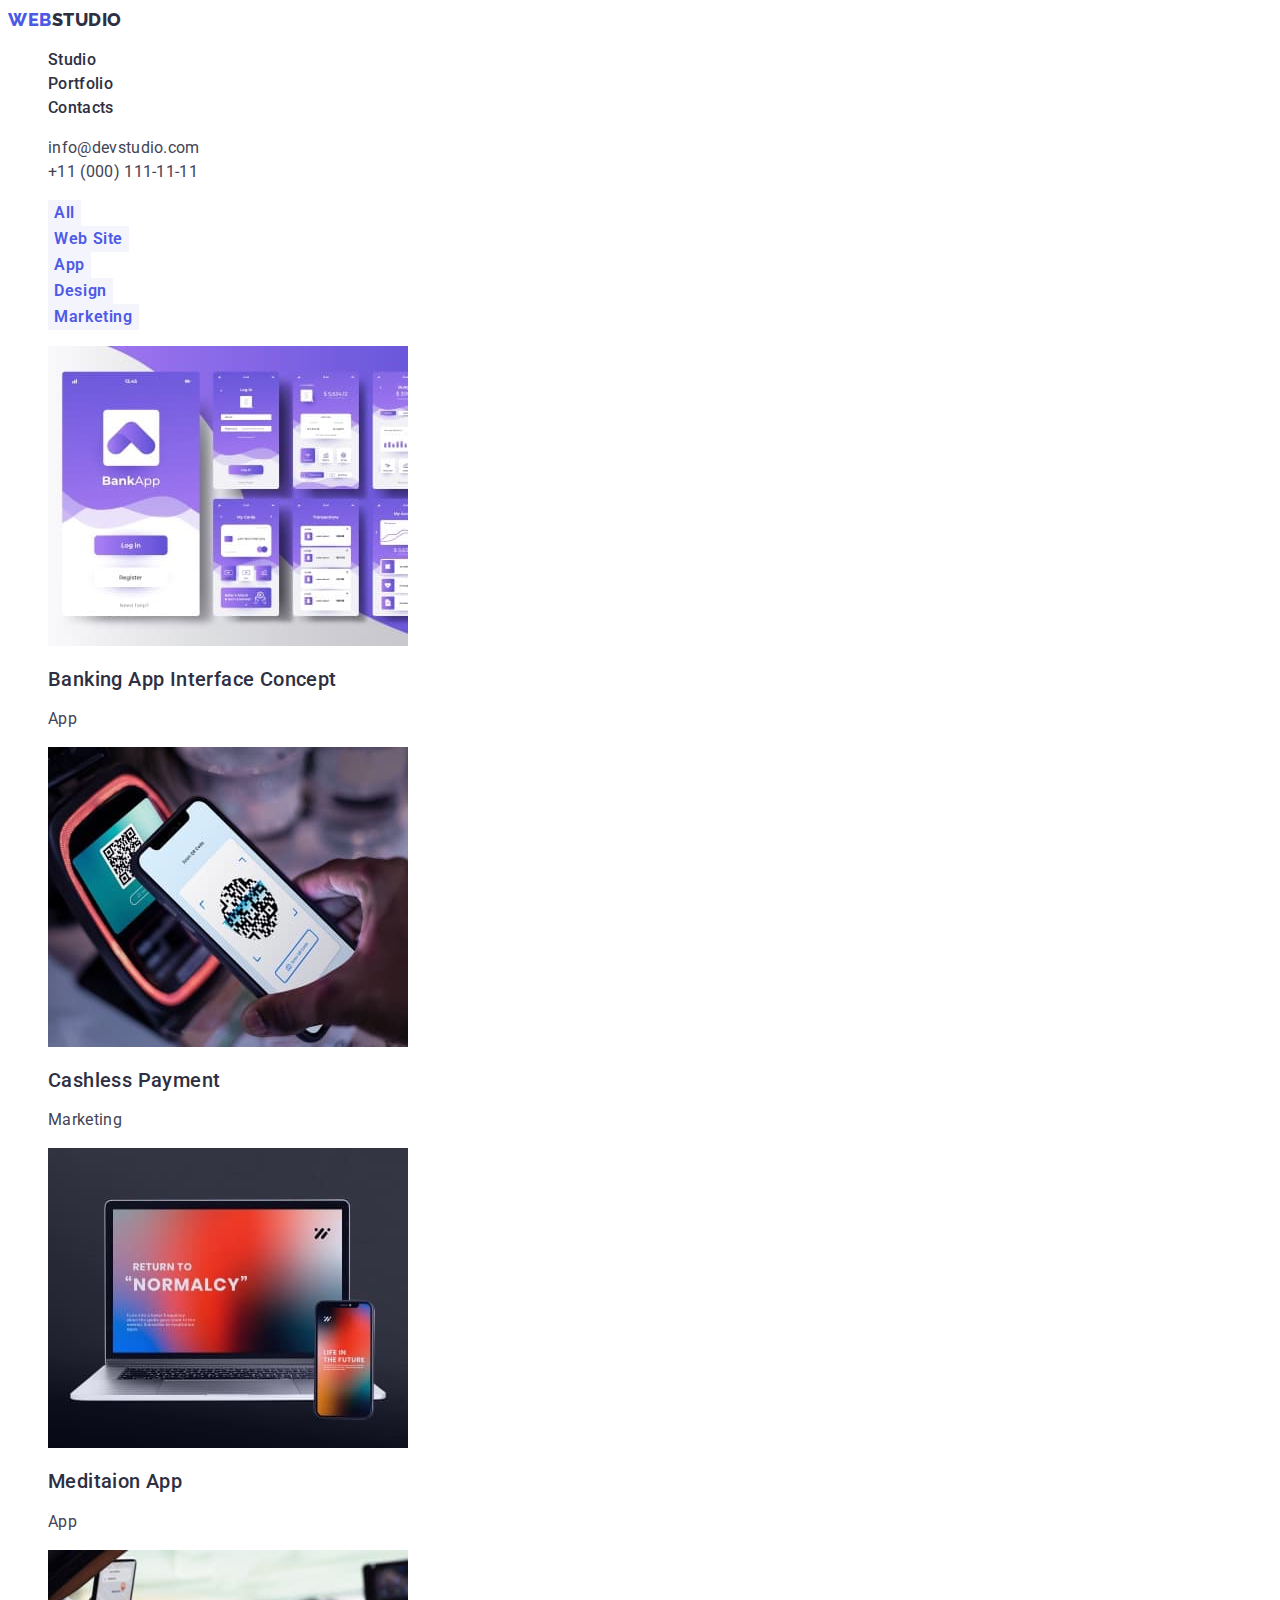
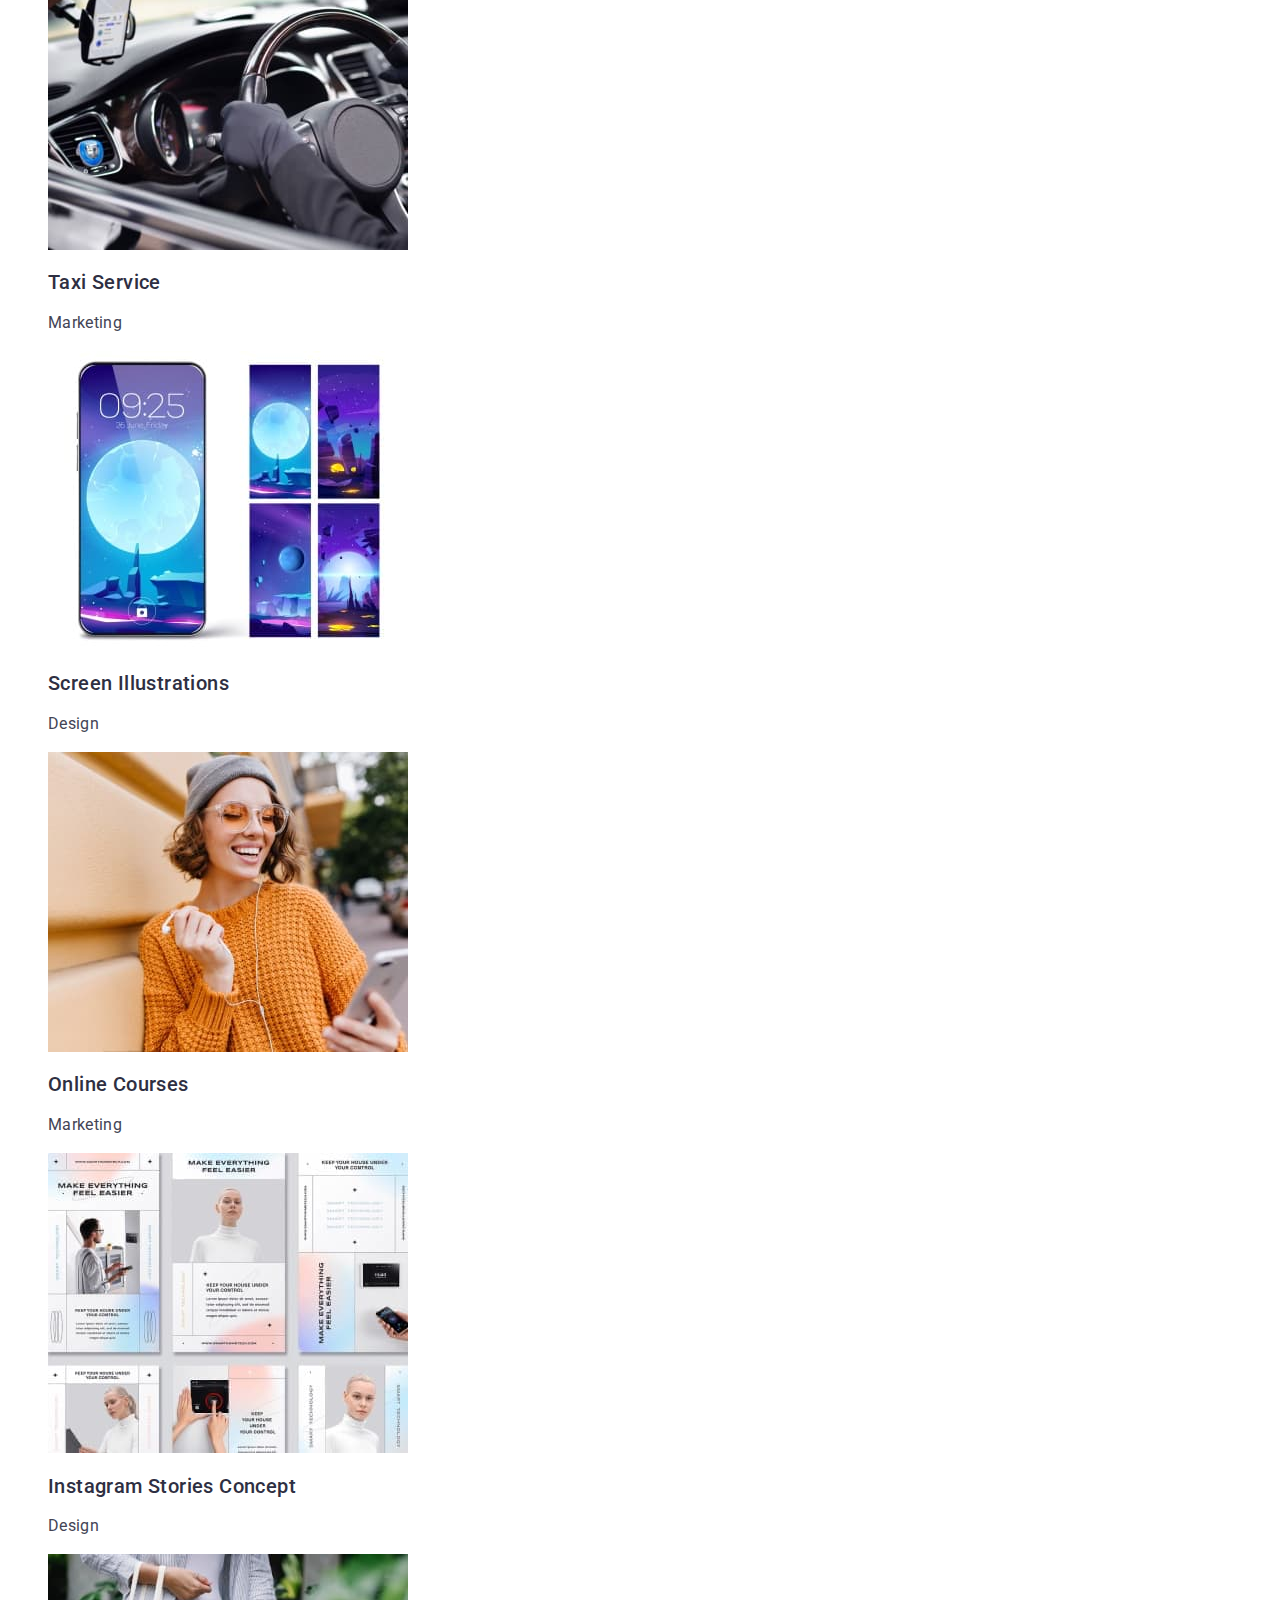
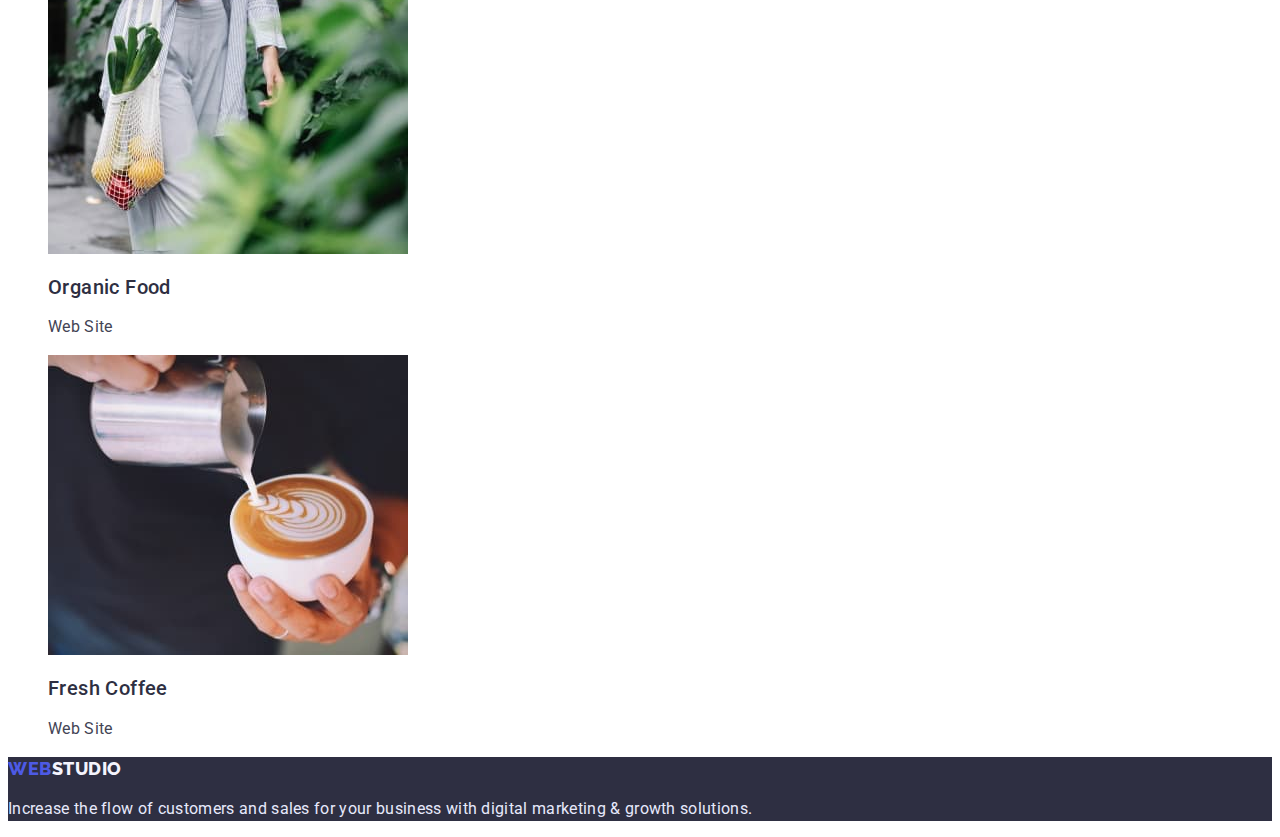
==== portfolio.html @ 019c1582 "goit-markup-hw-03" ====
<!DOCTYPE html>
<html lang="en">
  <head>
    <meta charset="UTF-8" />
    <meta http-equiv="X-UA-Compatible" content="IE=edge" />
    <meta name="viewport" content="width=device-width, initial-scale=1.0" />
    <title>WebStudio</title>
    <link rel="preconnect" href="https://fonts.googleapis.com" />
    <link rel="preconnect" href="https://fonts.gstatic.com" crossorigin />
    <link
      href="https://fonts.googleapis.com/css2?family=Raleway:wght@800&family=Roboto:wght@400;500;700;900&display=swap"
      rel="stylesheet"
    />
    <link rel="stylesheet" href="./css/styles.css" />
  </head>
  <body class="site-body">
    <header class="header">
      <nav class="header-navigation">
        <a href="./index.html" class="logo link"
          ><span class="logo-web">Web</span>Studio</a
        >

        <ul class="header-list list">
          <li class="header-item">
            <a class="header-link link" href="./index.html">Studio</a>
          </li>
          <li class="header-item">
            <a class="header-link link" href="./portfolio.html">Portfolio</a>
          </li>
          <li class="header-item">
            <a class="header-link link" href="">Contacts</a>
          </li>
        </ul>
      </nav>
      <ul class="header-list list">
        <li class="header-item">
          <a class="header-mail link" href="mailto:info@devstudio.com"
            >info@devstudio.com</a
          >
        </li>
        <li class="header-item">
          <a class="header-tel link" href="tel:+11(000)1111111"
            >+11 (000) 111-11-11</a
          >
        </li>
      </ul>
    </header>
    <main>
      <section class="portfolio">
        <h1 class="visually-hidden">Portfolio</h1>
        <ul class="btn-list list">
          <li><button class="title-btn" type="button">All</button></li>
          <li><button class="title-btn" type="button">Web Site</button></li>
          <li><button class="title-btn" type="button">App</button></li>
          <li><button class="title-btn" type="button">Design</button></li>
          <li><button class="title-btn" type="button">Marketing</button></li>
        </ul>

        <ul class="service-list list">
          <li class="list-img">
            <img
              src="./img/img4.jpg"
              alt="Banking App Interface Concept"
              width="360"
              height="300"
            />
            <h2 class="title-img">Banking App Interface Concept</h2>
            <p class="title-img-text">App</p>
          </li>
          <li class="list-img">
            <img
              src="./img/img5.jpg"
              alt="Cashless Payment"
              width="360"
              height="300"
            />
            <h2 class="title-img">Cashless Payment</h2>
            <p class="title-img-text">Marketing</p>
          </li>
          <li class="list-img">
            <img
              src="./img/img6.jpg"
              alt="Meditaion App"
              width="360"
              height="300"
            />
            <h2 class="title-img">Meditaion App</h2>
            <p class="title-img-text">App</p>
          </li>
          <li class="list-img">
            <img
              src="./img/img7.jpg"
              alt="Taxi Service"
              width="360"
              height="300"
            />
            <h2 class="title-img">Taxi Service</h2>
            <p class="title-img-text">Marketing</p>
          </li>
          <li class="list-img">
            <img
              src="./img/img8.jpg"
              alt="Screen Illustrations"
              width="360"
              height="300"
            />
            <h2 class="title-img">Screen Illustrations</h2>
            <p class="title-img-text">Design</p>
          </li>
          <li class="list-img">
            <img
              src="./img/img9.jpg"
              alt="Online Courses"
              width="360"
              height="300"
            />
            <h2 class="title-img">Online Courses</h2>
            <p class="title-img-text">Marketing</p>
          </li>
          <li class="list-img">
            <img
              src="./img/img10.jpg"
              alt="Instagram Stories Concept"
              width="360"
              height="300"
            />
            <h2 class="title-img">Instagram Stories Concept</h2>
            <p class="title-img-text">Design</p>
          </li>
          <li class="list-img">
            <img
              src="./img/img11.jpg"
              alt="Organic Food"
              width="360"
              height="300"
            />
            <h2 class="title-img">Organic Food</h2>
            <p class="title-img-text">Web Site</p>
          </li>
          <li class="list-img">
            <img
              src="./img/img12.jpg"
              alt="Fresh Coffee"
              width="360"
              height="300"
            />
            <h2 class="title-img">Fresh Coffee</h2>
            <p class="title-img-text">Web Site</p>
          </li>
        </ul>
      </section>
    </main>
    <footer class="footer">
      <a href="" class="logo link"
        ><span class="footer-web">Web</span
        ><span class="footer-studio">Studio</span></a
      >
      <p class="footer-text">
        Increase the flow of customers and sales for your business with digital
        marketing & growth solutions.
      </p>
    </footer>
  </body>
</html>
---- css/styles.css ----
:root {
  --color-text: #434455;
  --color-head: #2e2f42;
  --color-background: #ffffff;
  --color-iris: #4d5ae5;
  --color-grey: #f4f4fd;
  --color-dark: #2e2f42;
  --color-footer-text:#e7e9fc;
  --color-pres: #404bbf;

  
}
body {
  font-family: "Roboto", sans-serif;
  background: var(--color-background)
}
.list {
  list-style: none;
}
.link {
  text-decoration: none;
}

.header {
}
.header-navigation {
}
.logo {
  color: var(--color-dark);
  font-family: "Raleway"; sans-serif;
  font-weight: 800;
  font-size: 18px;
  line-height: 1.33;
  align-items: center;
  letter-spacing: 0.03em;
  text-transform: uppercase;
}
.logo-web {
  color: var(--color-iris);
}


.header-list {
}
.header-item {
}

.header-link.link {
  font-weight: 500;
  font-size: 16px;
  line-height: 1.5;
  letter-spacing: 0.02em;
  color: var(--color-dark);
}

.header-link:hover {
  color: var(--color-pres);
}
.header-link:focus {
  color: var(--color-pres);
}

.header-list {
}
.header-mail.link {
  font-family: "Roboto"; sans-serif;
  font-style: normal;
  font-weight: 400;
  font-size: 16px;
  line-height: 1.5;
  letter-spacing: 0.02em;
  color: var(--color-text);
}

.header-mail:hover {
  color: var(--color-pres);
}
.header-mail:focus {
  color: var(--color-pres);
}

.header-tel {
  font-family: "Roboto"; sans-serif;
  font-style: normal;
  font-weight: 400;
  font-size: 16px;
  line-height: 1.5;
  letter-spacing: 0.02em;
  color: var(--color-text);
}
.header-tel:hover {
  color: var(--color-pres);
}
.header-tel:focus {
  color: var(--color-pres);
}

.hero {
  background: var(--color-dark);
}

.hero-title {
  background: var(--color-dark);
  font-family: "Roboto"; sans-serif;
  font-style: normal;
  font-weight: 600;
  font-size: 56px;
  line-height: 1.07;
  text-align: center;
  letter-spacing: 0.02em;
  color: var(--color-background);
}
.hero-btn {
  background: var(--color-iris);
  font-family: "Roboto"; sans-serif;
  font-style: normal;
  font-weight: 600;
  font-size: 16px;
  line-height: 1.18;
  letter-spacing: 0.04em;
  color: var(--color-background);
  cursor: pointer;
  border: none;
}

.hero-btn:hover {
  background: var(--color-pres);
}
.hero-btn:focus {
  background: var(--color-pres);
}

.feature {
}
.feature-list {
}
.feature-item {
}
.feature-title {
  font-family: "Roboto"; sans-serif;
  font-style: normal;
  font-weight: 500;
  font-size: 20px;
  line-height: 1.2;
  letter-spacing: 0.02em;
  color: var(--color-dark);
}
.feature-text {
  font-family: "Roboto"; sans-serif;
  font-style: normal;
  font-weight: 400;
  font-size: 16px;
  line-height: 1.5;
  letter-spacing: 0.02em;
  color: var(--color-text);
}

.second {
}
.second-title {
  font-family: "Roboto"; sans-serif;
  font-style: normal;
  font-weight: 600;
  font-size: 36px;
  line-height: 1.11;
  text-align: center;
  letter-spacing: 0.02em;
  text-transform: capitalize;
  color: var(--color-head);
}

.second-list {
}

.second-item {
}
.team {
  background: var(--color-grey);
}
.team-title {
  font-family: "Roboto"; sans-serif;
  font-style: normal;
  font-weight: 600;
  font-size: 36px;
  line-height: 1.11;
  text-align: center;
  letter-spacing: 0.02em;
  text-transform: capitalize;
  color: var(--color-head);
}

.team-list {
}
.team-item {
  background: var(--color-background)
}
.team-name {
  font-family: "Roboto";
  font-style: normal;
  font-weight: 500;
  font-size: 20px;
  line-height: 1.2;
  text-align: center;
  letter-spacing: 0.02em;
  color: var(--color-head);
}
.team-job {
  font-family: "Roboto"; sans-serif;
  font-style: normal;
  font-weight: 400;
  font-size: 16px;
  line-height: 1.5;
  text-align: center;
  letter-spacing: 0.02em;
  color: var(--color-text);
}
.footer {
  background: var(--color-dark);
}
.logo {
}
.footer-web {
  background: var(--color-dark);
  font-family: "Raleway"; sans-serif;
  font-style: normal;
  font-weight: 800;
  font-size: 18px;
  line-height: 1.16;
  align-items: center;
  letter-spacing: 0.03em;
  text-transform: uppercase;
  color: var(--color-iris);
}
.footer-studio {
  font-family: "Raleway"; sans-serif;
  font-style: normal;
  font-weight: 800;
  font-size: 18px;
  line-height: 1.16;
  align-items: center;
  letter-spacing: 0.03em;
  text-transform: uppercase;
  color: var(--color-grey);
}
.footer-text {
  font-family: "Roboto"; sans-serif;
  font-style: normal;
  font-weight: 400;
  font-size: 16px;
  line-height: 1.5;
  letter-spacing: 0.02em;
  color: var(--color-footer-text);
}

.portfolio {
}
.visually-hidden {
  position: absolute;
  white-space: nowrap;
  width: 1px;
  height: 1 px;
  overflow: hidden;
  border: 0;
  padding: 0;
  clip: rect(0 0 0 0);
  clip-path: inset(50%);
  margin: -1px;
}

.btn-list {
}
.list {
}
.title-btn {
  background: var(--color-grey);
  font-family: "Roboto"; sans-serif;
  font-weight: 600;
  font-size: 16px;
  line-height: 1.5;
  align-items: center;
  text-align: center;
  letter-spacing: 0.04em;
  color: var(--color-iris);
  cursor: pointer;
  border: none;
}

.title-btn:hover {
  color: var(--color-background);
  background: var(--color-iris);
}
.title-btn:focus {
  color: var(--color-background);
  background: var(--color-iris);
}


.service-list {
}
.list {
}
.list-img {
}
.title-img {
  font-family: "Roboto"; sans-serif;
  font-style: normal;
  font-weight: 500;
  font-size: 20px;
  line-height: 1.2;
  letter-spacing: 0.02em;
  color: var(--color-head)
}
.title-img-text {
  font-family: "Roboto"; sans-serif;
  font-style: normal;
  font-weight: 400;
  font-size: 16px;
  line-height: 1.5;
  letter-spacing: 0.02em;
  color: var(--color-text);
}
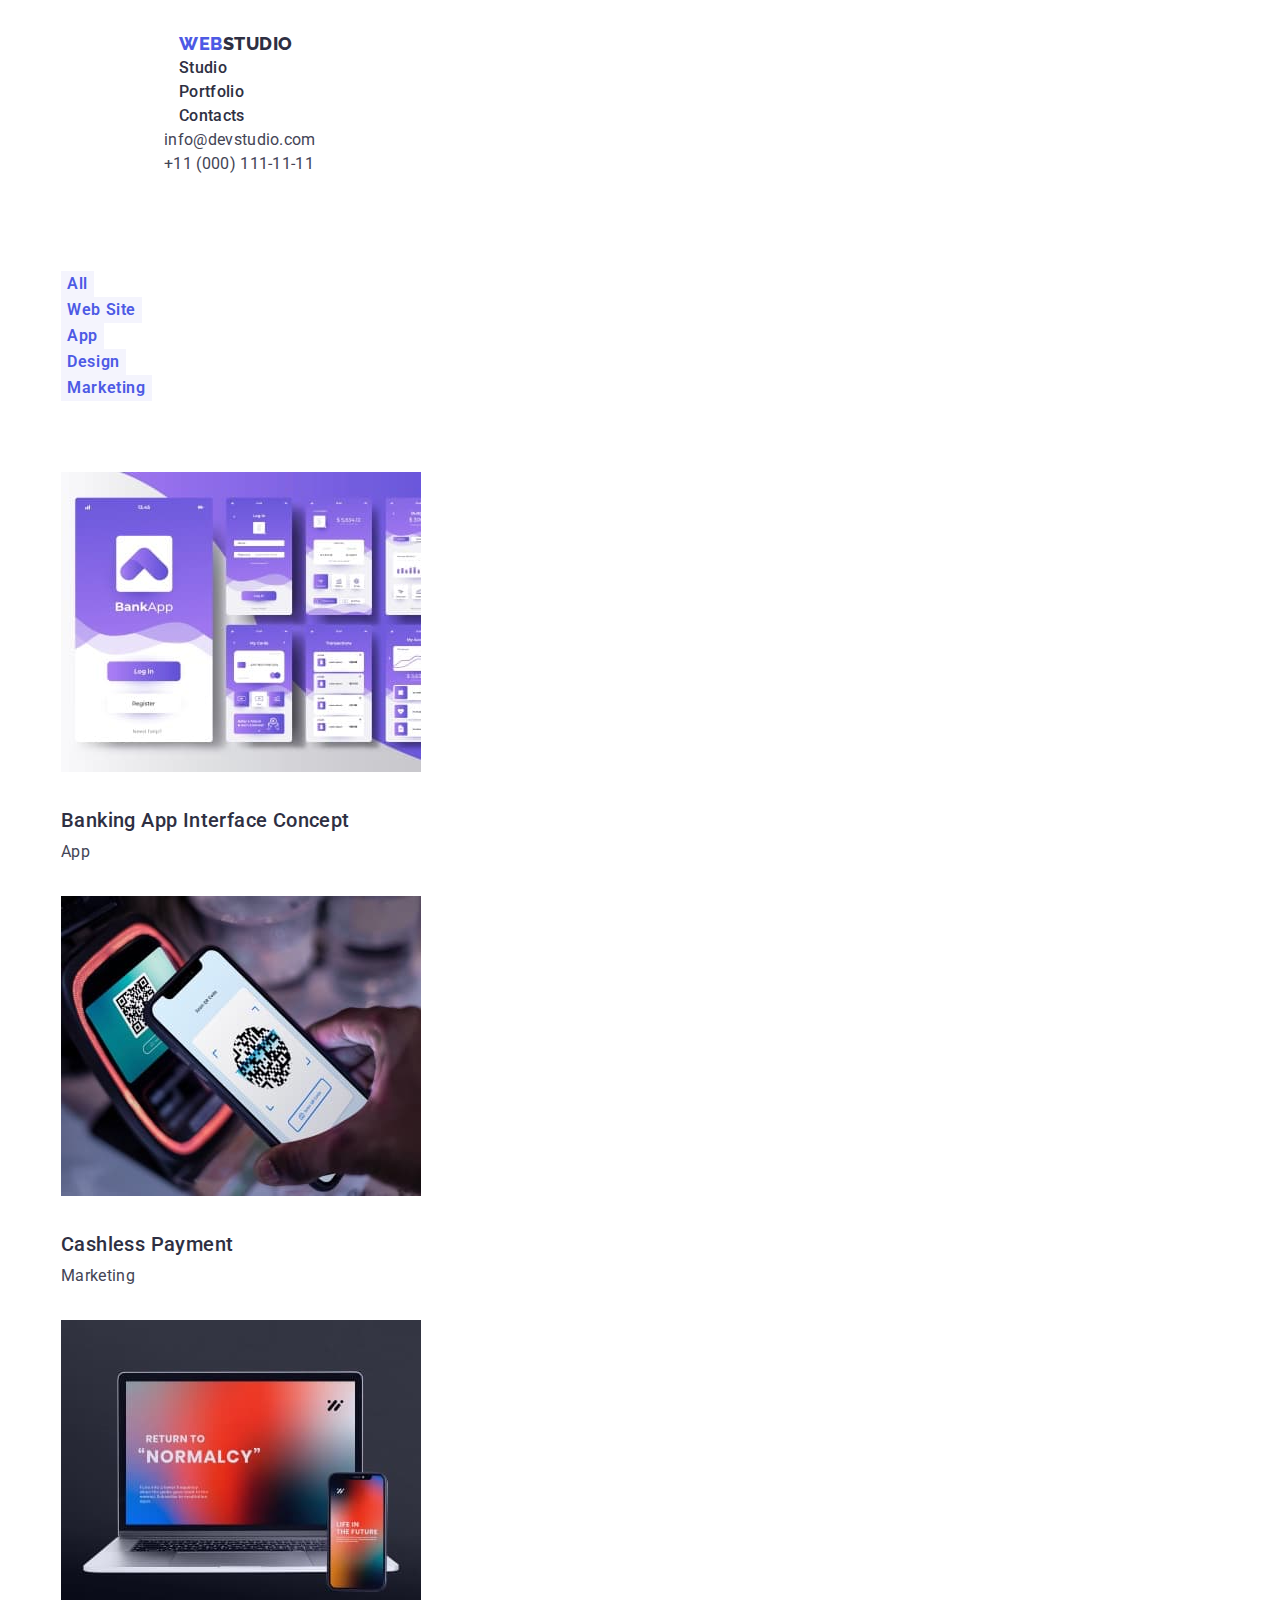
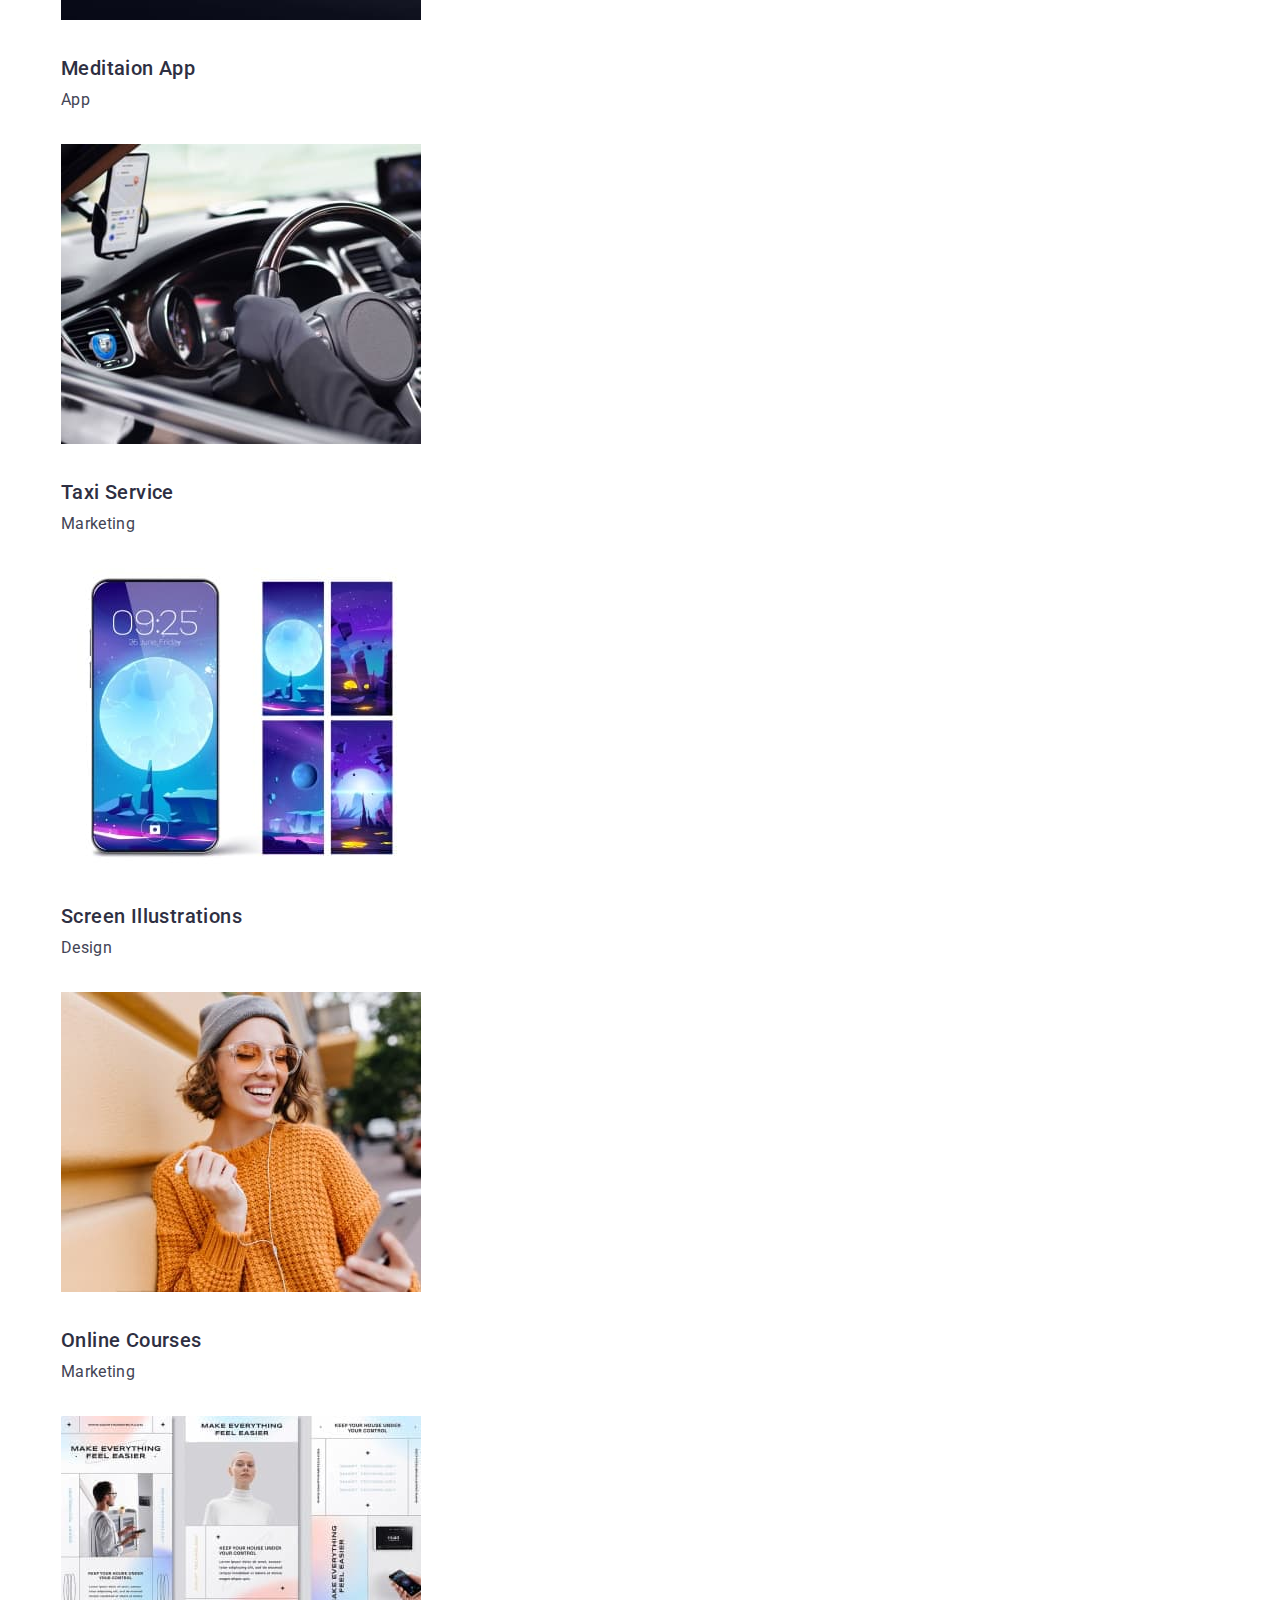
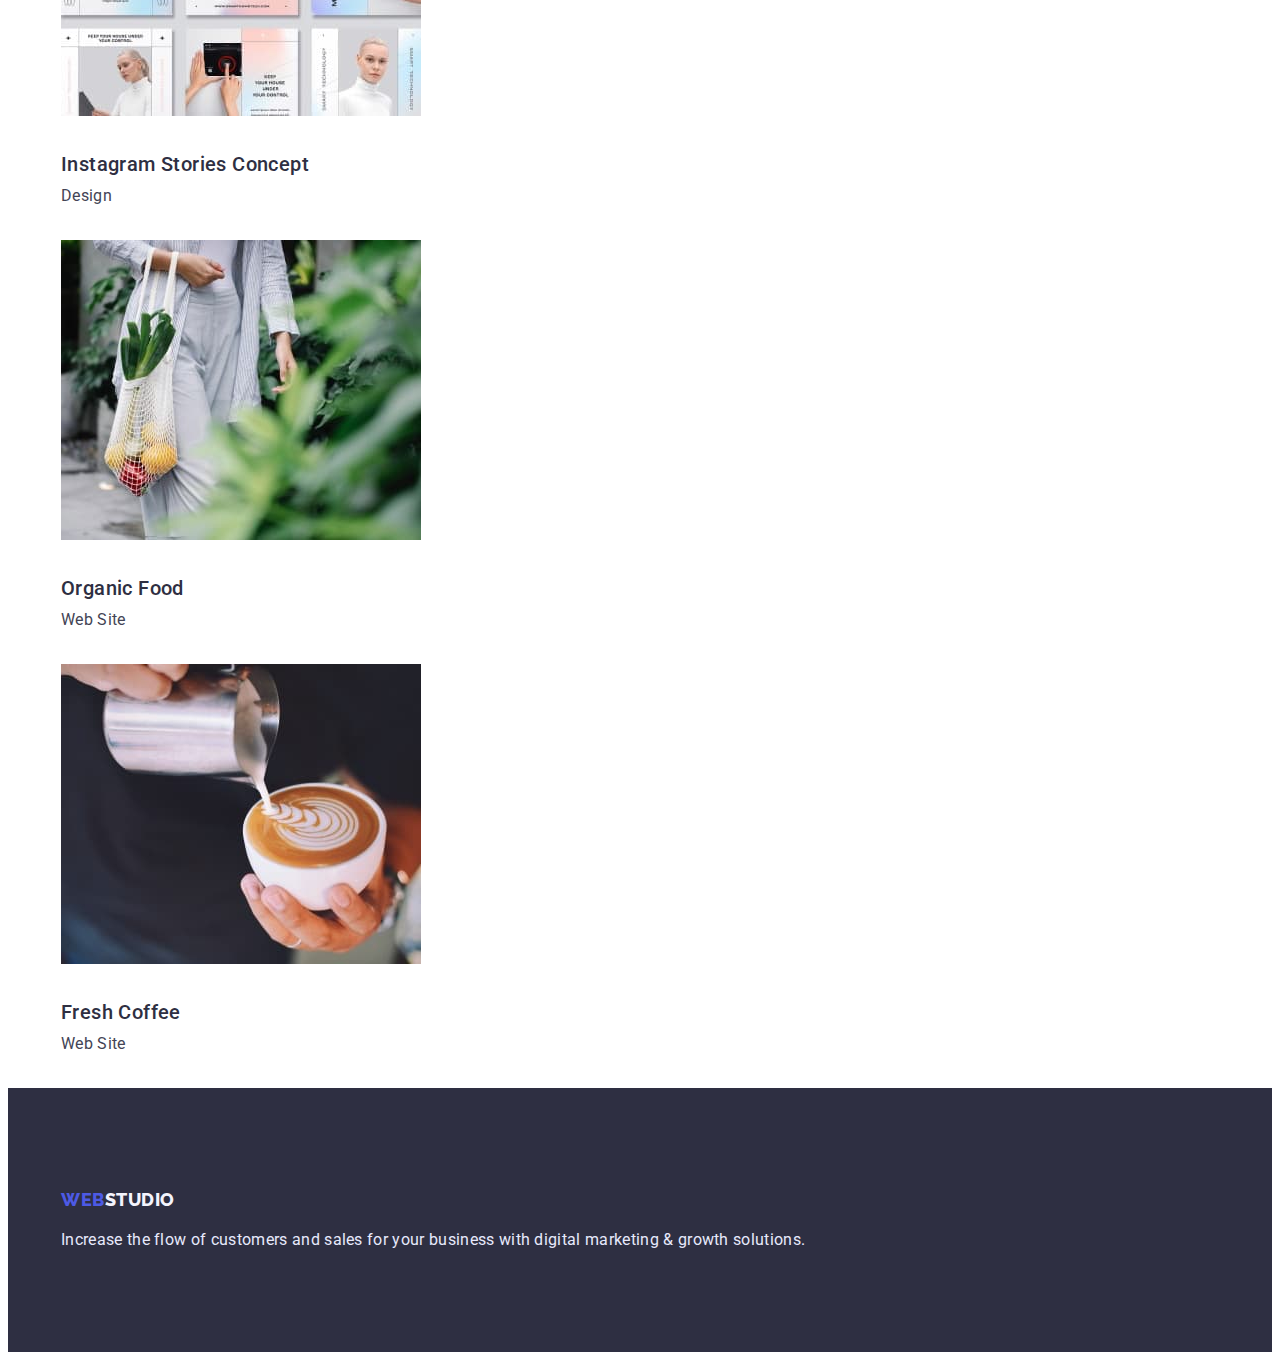
==== commit 5cfd8159: "goit-markup-hw-03" ====
--- a/portfolio.html
+++ b/portfolio.html
@@ -11,10 +11,12 @@
       href="https://fonts.googleapis.com/css2?family=Raleway:wght@800&family=Roboto:wght@400;500;700;900&display=swap"
       rel="stylesheet"
     />
+    <link rel="stylesheet" href="https://cdnjs.cloudflare.com/ajax/libs/modern-normalize/1.1.0/modern-normalize.min.css" integrity="sha512-wpPYUAdjBVSE4KJnH1VR1HeZfpl1ub8YT/NKx4PuQ5NmX2tKuGu6U/JRp5y+Y8XG2tV+wKQpNHVUX03MfMFn9Q==" crossorigin="anonymous" referrerpolicy="no-referrer" />
     <link rel="stylesheet" href="./css/styles.css" />
   </head>
   <body class="site-body">
     <header class="header">
+      <div class="container">
       <nav class="header-navigation">
         <a href="./index.html" class="logo link"
           ><span class="logo-web">Web</span>Studio</a
@@ -32,6 +34,7 @@
           </li>
         </ul>
       </nav>
+    </div>
       <ul class="header-list list">
         <li class="header-item">
           <a class="header-mail link" href="mailto:info@devstudio.com"
@@ -44,9 +47,11 @@
           >
         </li>
       </ul>
+
     </header>
     <main>
       <section class="portfolio">
+        <div class="container">
         <h1 class="visually-hidden">Portfolio</h1>
         <ul class="btn-list list">
           <li><button class="title-btn" type="button">All</button></li>
@@ -55,7 +60,8 @@
           <li><button class="title-btn" type="button">Design</button></li>
           <li><button class="title-btn" type="button">Marketing</button></li>
         </ul>
-
+      
+      
         <ul class="service-list list">
           <li class="list-img">
             <img
@@ -148,9 +154,11 @@
             <p class="title-img-text">Web Site</p>
           </li>
         </ul>
+      </div>
       </section>
     </main>
     <footer class="footer">
+      <div class="container">
       <a href="" class="logo link"
         ><span class="footer-web">Web</span
         ><span class="footer-studio">Studio</span></a
@@ -159,6 +167,7 @@
         Increase the flow of customers and sales for your business with digital
         marketing & growth solutions.
       </p>
+    </div>
     </footer>
   </body>
 </html>
--- a/css/styles.css
+++ b/css/styles.css
@@ -10,6 +10,15 @@
 
   
 }
+
+p, h1, h2, h3 {
+  margin: 0;
+}
+ul {
+  margin: 0;
+  padding-left: 0;
+}
+
 body {
   font-family: "Roboto", sans-serif;
   background: var(--color-background)
@@ -22,7 +31,17 @@
 }
 
 .header {
-}
+  padding-top: 24px;
+  padding-bottom: 24px;
+  padding-left: 156px;
+}
+.container {
+  width: 1158px;
+  padding-left: 15px;
+  padding-right: 15px;
+  margin: 0 auto;
+}
+
 .header-navigation {
 }
 .logo {
@@ -97,6 +116,9 @@
 
 .hero {
   background: var(--color-dark);
+  padding-top: 188px;
+  padding-bottom: 188px;
+  
 }
 
 .hero-title {
@@ -109,6 +131,7 @@
   text-align: center;
   letter-spacing: 0.02em;
   color: var(--color-background);
+  margin-bottom: 48px;
 }
 .hero-btn {
   background: var(--color-iris);
@@ -121,6 +144,7 @@
   color: var(--color-background);
   cursor: pointer;
   border: none;
+
 }
 
 .hero-btn:hover {
@@ -131,8 +155,11 @@
 }
 
 .feature {
+  padding-top: 120px;
+  padding-bottom: 120px;
 }
 .feature-list {
+
 }
 .feature-item {
 }
@@ -144,6 +171,7 @@
   line-height: 1.2;
   letter-spacing: 0.02em;
   color: var(--color-dark);
+  margin-bottom: 8px;
 }
 .feature-text {
   font-family: "Roboto"; sans-serif;
@@ -167,15 +195,20 @@
   letter-spacing: 0.02em;
   text-transform: capitalize;
   color: var(--color-head);
+  margin-bottom: 72px;
 }
 
 .second-list {
+  padding-bottom: 120px;
+  display: flex;
 }
 
 .second-item {
 }
 .team {
   background: var(--color-grey);
+  padding-top: 120px;
+  padding-bottom: 120px;
 }
 .team-title {
   font-family: "Roboto"; sans-serif;
@@ -187,12 +220,16 @@
   letter-spacing: 0.02em;
   text-transform: capitalize;
   color: var(--color-head);
+  margin-bottom: 72px;
 }
 
 .team-list {
+  display: flex;
+  
 }
 .team-item {
   background: var(--color-background)
+  
 }
 .team-name {
   font-family: "Roboto";
@@ -203,6 +240,8 @@
   text-align: center;
   letter-spacing: 0.02em;
   color: var(--color-head);
+  margin-top: 72px;
+  margin-bottom: 8px;
 }
 .team-job {
   font-family: "Roboto"; sans-serif;
@@ -213,11 +252,15 @@
   text-align: center;
   letter-spacing: 0.02em;
   color: var(--color-text);
+  padding-bottom: 32px;
 }
 .footer {
   background: var(--color-dark);
+  padding-top: 100px;
+  padding-bottom: 100px;
 }
 .logo {
+  
 }
 .footer-web {
   background: var(--color-dark);
@@ -230,6 +273,7 @@
   letter-spacing: 0.03em;
   text-transform: uppercase;
   color: var(--color-iris);
+  
 }
 .footer-studio {
   font-family: "Raleway"; sans-serif;
@@ -241,6 +285,7 @@
   letter-spacing: 0.03em;
   text-transform: uppercase;
   color: var(--color-grey);
+  
 }
 .footer-text {
   font-family: "Roboto"; sans-serif;
@@ -250,6 +295,7 @@
   line-height: 1.5;
   letter-spacing: 0.02em;
   color: var(--color-footer-text);
+  margin-top: 16px;
 }
 
 .portfolio {
@@ -268,6 +314,8 @@
 }
 
 .btn-list {
+  padding-top: 71px;
+  padding-bottom: 71px;
 }
 .list {
 }
@@ -300,6 +348,7 @@
 .list {
 }
 .list-img {
+  
 }
 .title-img {
   font-family: "Roboto"; sans-serif;
@@ -308,7 +357,9 @@
   font-size: 20px;
   line-height: 1.2;
   letter-spacing: 0.02em;
-  color: var(--color-head)
+  color: var(--color-head);
+  margin-top: 32px;
+  margin-bottom: 8px;
 }
 .title-img-text {
   font-family: "Roboto"; sans-serif;
@@ -318,4 +369,5 @@
   line-height: 1.5;
   letter-spacing: 0.02em;
   color: var(--color-text);
-}
+  padding-bottom: 32px;
+}
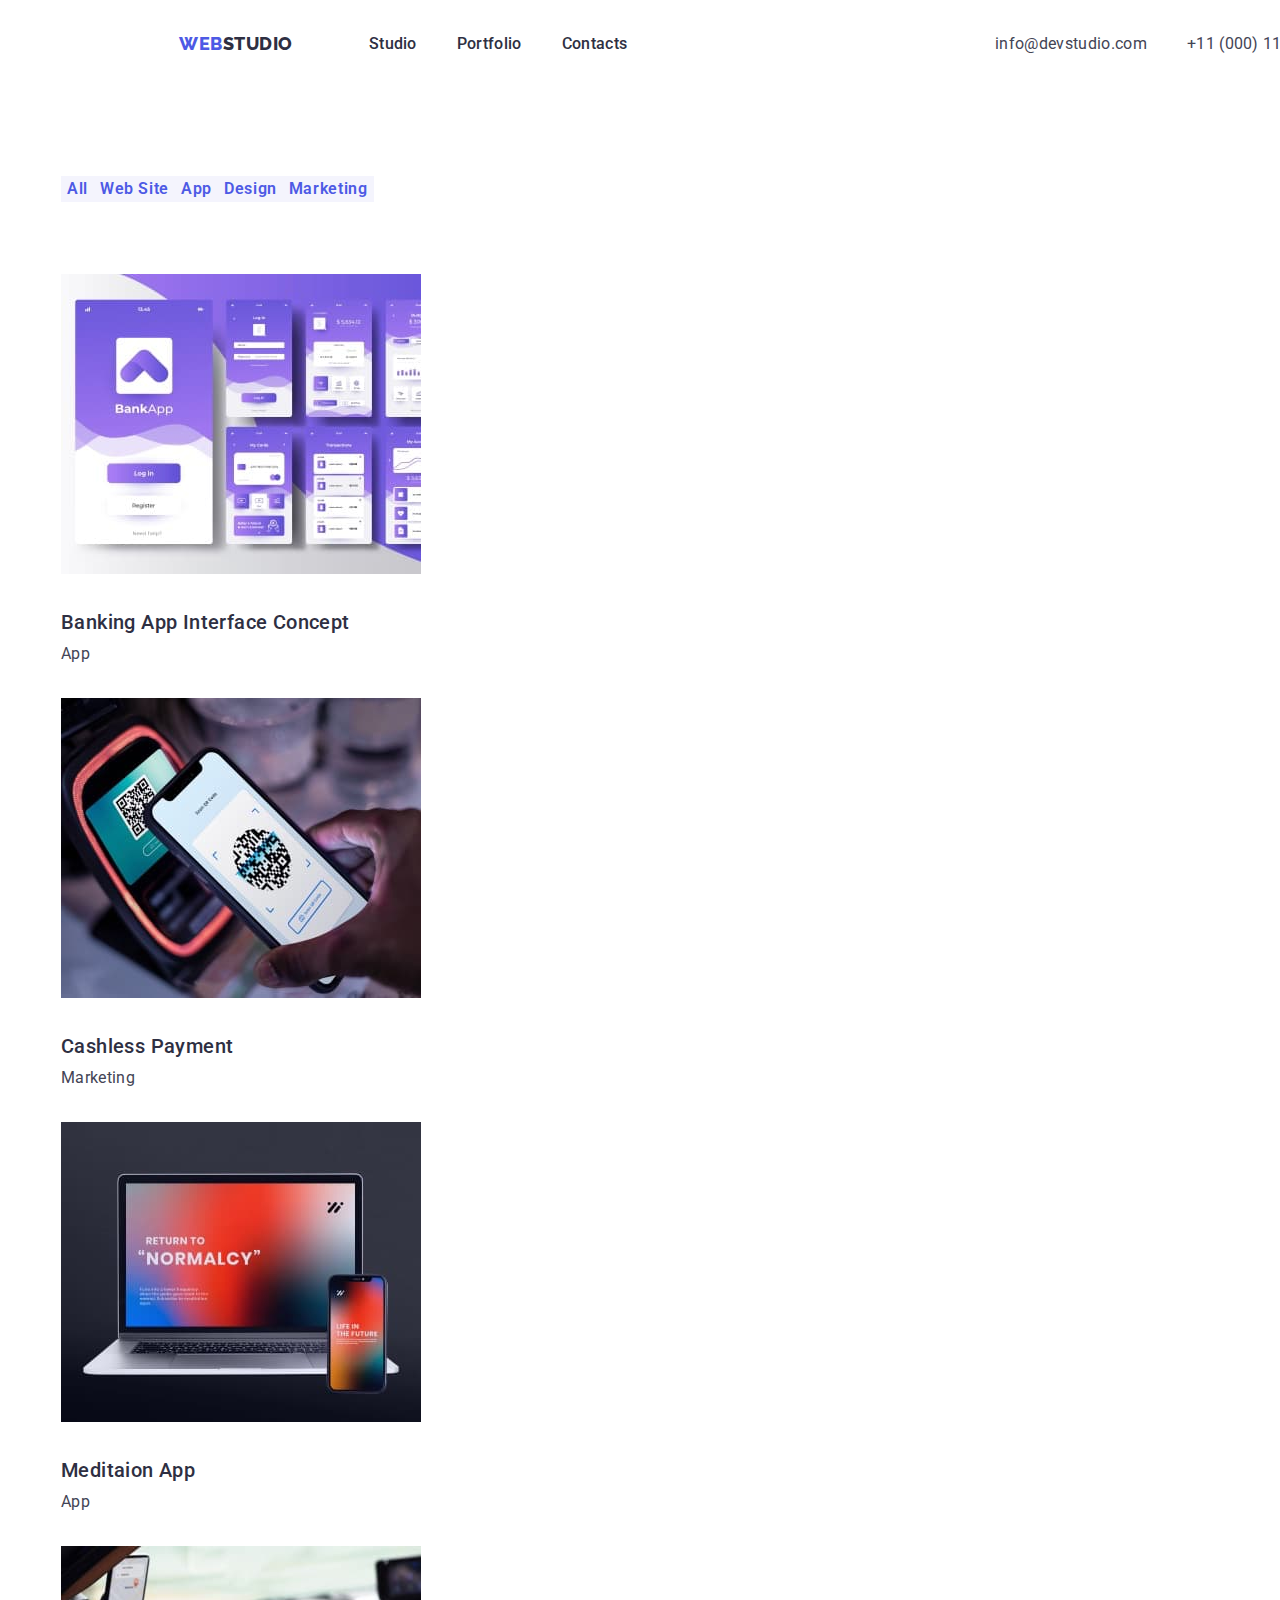
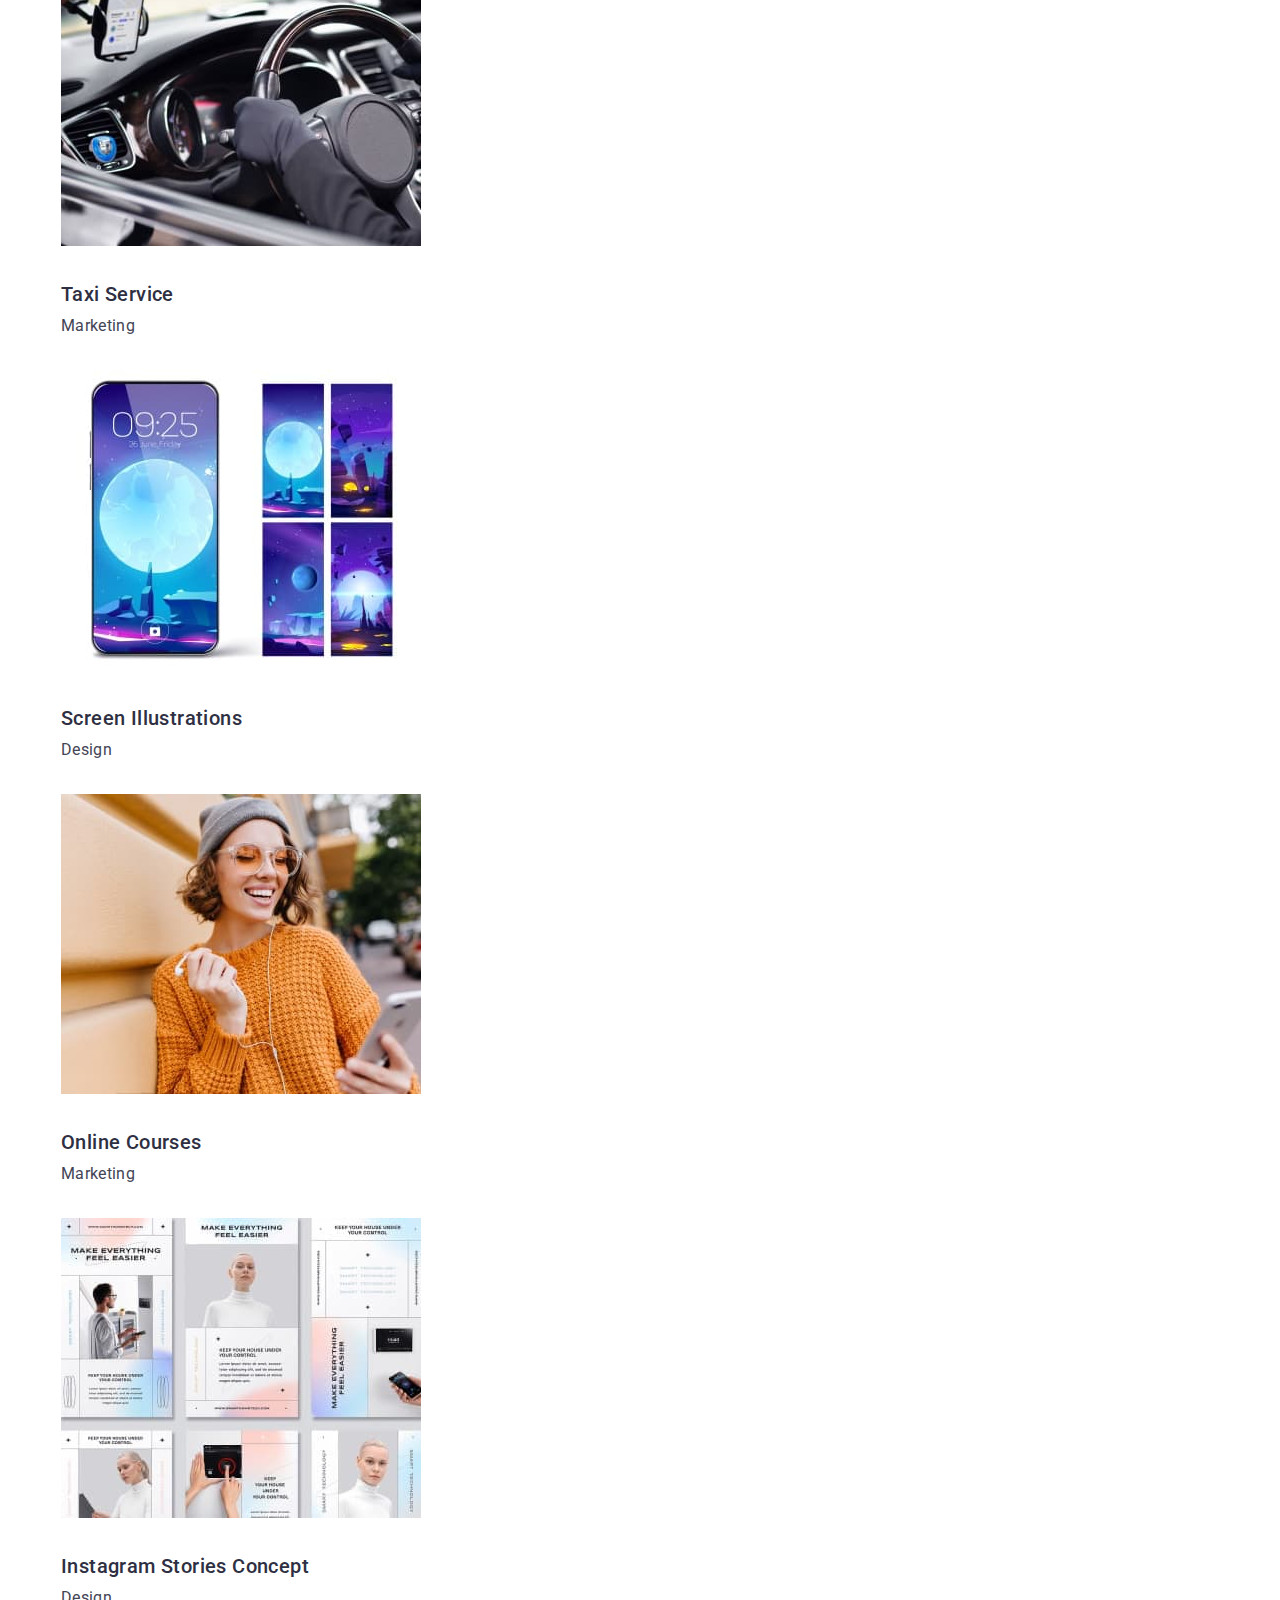
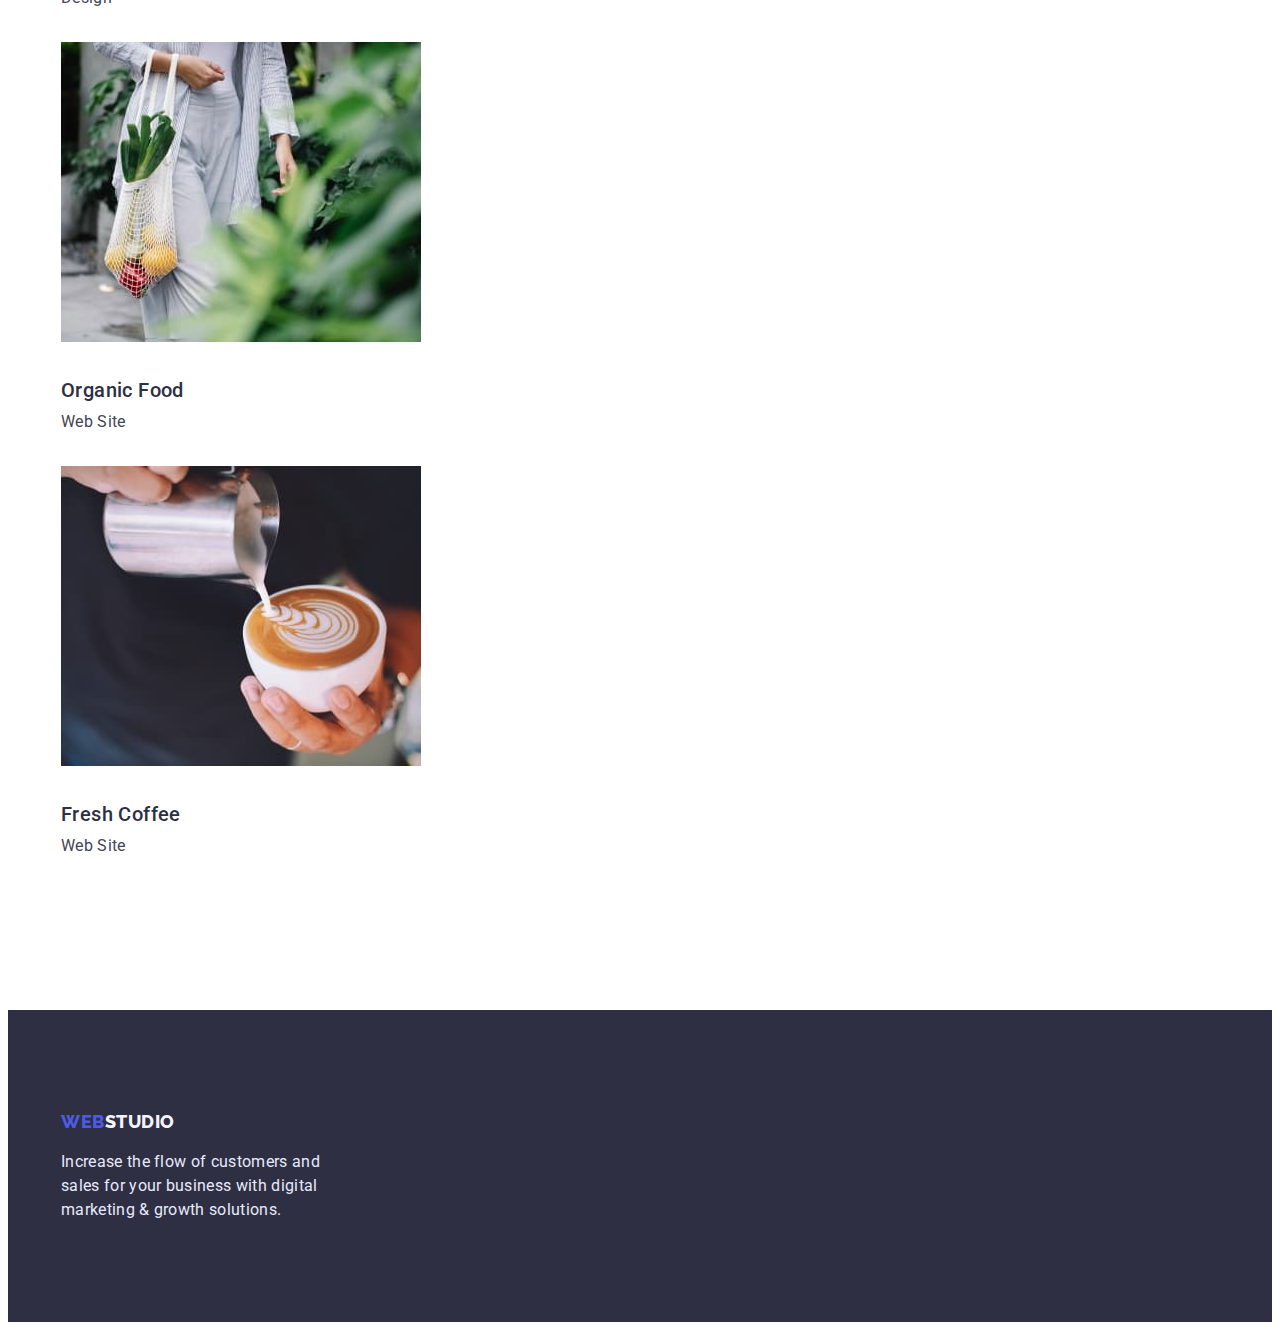
==== commit 9639fca5: "goit-markup-hw-03" ====
--- a/portfolio.html
+++ b/portfolio.html
@@ -16,7 +16,7 @@
   </head>
   <body class="site-body">
     <header class="header">
-      <div class="container">
+      <div class="container header-container">
       <nav class="header-navigation">
         <a href="./index.html" class="logo link"
           ><span class="logo-web">Web</span>Studio</a
@@ -34,7 +34,7 @@
           </li>
         </ul>
       </nav>
-    </div>
+    
       <ul class="header-list list">
         <li class="header-item">
           <a class="header-mail link" href="mailto:info@devstudio.com"
@@ -47,7 +47,7 @@
           >
         </li>
       </ul>
-
+    </div>
     </header>
     <main>
       <section class="portfolio">
--- a/css/styles.css
+++ b/css/styles.css
@@ -35,6 +35,11 @@
   padding-bottom: 24px;
   padding-left: 156px;
 }
+
+.header-container {
+  display: flex;
+
+}
 .container {
   width: 1158px;
   padding-left: 15px;
@@ -43,6 +48,10 @@
 }
 
 .header-navigation {
+  display: flex;
+  align-items: center;
+  margin-right: auto;
+  
 }
 .logo {
   color: var(--color-dark);
@@ -53,16 +62,19 @@
   align-items: center;
   letter-spacing: 0.03em;
   text-transform: uppercase;
+  margin-right: 76px;
 }
 .logo-web {
   color: var(--color-iris);
+  
 }
 
 
 .header-list {
-}
-.header-item {
-}
+  display: flex;
+  gap: 40px;
+}
+
 
 .header-link.link {
   font-weight: 500;
@@ -80,6 +92,7 @@
 }
 
 .header-list {
+ 
 }
 .header-mail.link {
   font-family: "Roboto"; sans-serif;
@@ -116,8 +129,10 @@
 
 .hero {
   background: var(--color-dark);
-  padding-top: 188px;
-  padding-bottom: 188px;
+  padding-top: 191px;
+  padding-bottom: 185px;
+  padding-right: 485px;
+  padding-left: 461px;
   
 }
 
@@ -132,6 +147,7 @@
   letter-spacing: 0.02em;
   color: var(--color-background);
   margin-bottom: 48px;
+  max-width: 496px;
 }
 .hero-btn {
   background: var(--color-iris);
@@ -145,6 +161,7 @@
   cursor: pointer;
   border: none;
 
+
 }
 
 .hero-btn:hover {
@@ -159,9 +176,12 @@
   padding-bottom: 120px;
 }
 .feature-list {
+  display: flex;
 
 }
 .feature-item {
+  width: 264px;
+  
 }
 .feature-title {
   font-family: "Roboto"; sans-serif;
@@ -181,9 +201,11 @@
   line-height: 1.5;
   letter-spacing: 0.02em;
   color: var(--color-text);
+  
 }
 
 .second {
+  padding-bottom: 120px;
 }
 .second-title {
   font-family: "Roboto"; sans-serif;
@@ -199,16 +221,20 @@
 }
 
 .second-list {
-  padding-bottom: 120px;
   display: flex;
 }
 
 .second-item {
+ 
+  
 }
 .team {
   background: var(--color-grey);
   padding-top: 120px;
   padding-bottom: 120px;
+
+  
+  
 }
 .team-title {
   font-family: "Roboto"; sans-serif;
@@ -240,7 +266,7 @@
   text-align: center;
   letter-spacing: 0.02em;
   color: var(--color-head);
-  margin-top: 72px;
+  margin-top: 32px;
   margin-bottom: 8px;
 }
 .team-job {
@@ -296,9 +322,13 @@
   letter-spacing: 0.02em;
   color: var(--color-footer-text);
   margin-top: 16px;
+  max-width: 264px;
 }
 
 .portfolio {
+padding-top: 96px;
+  padding-bottom: 120px;
+ 
 }
 .visually-hidden {
   position: absolute;
@@ -311,11 +341,13 @@
   clip: rect(0 0 0 0);
   clip-path: inset(50%);
   margin: -1px;
+  
 }
 
 .btn-list {
-  padding-top: 71px;
-  padding-bottom: 71px;
+  display: flex;
+ 
+ 
 }
 .list {
 }
@@ -344,6 +376,7 @@
 
 
 .service-list {
+  margin-top: 72px;
 }
 .list {
 }
@@ -369,5 +402,6 @@
   line-height: 1.5;
   letter-spacing: 0.02em;
   color: var(--color-text);
-  padding-bottom: 32px;
-}
+  margin-bottom: 32px;
+  
+}
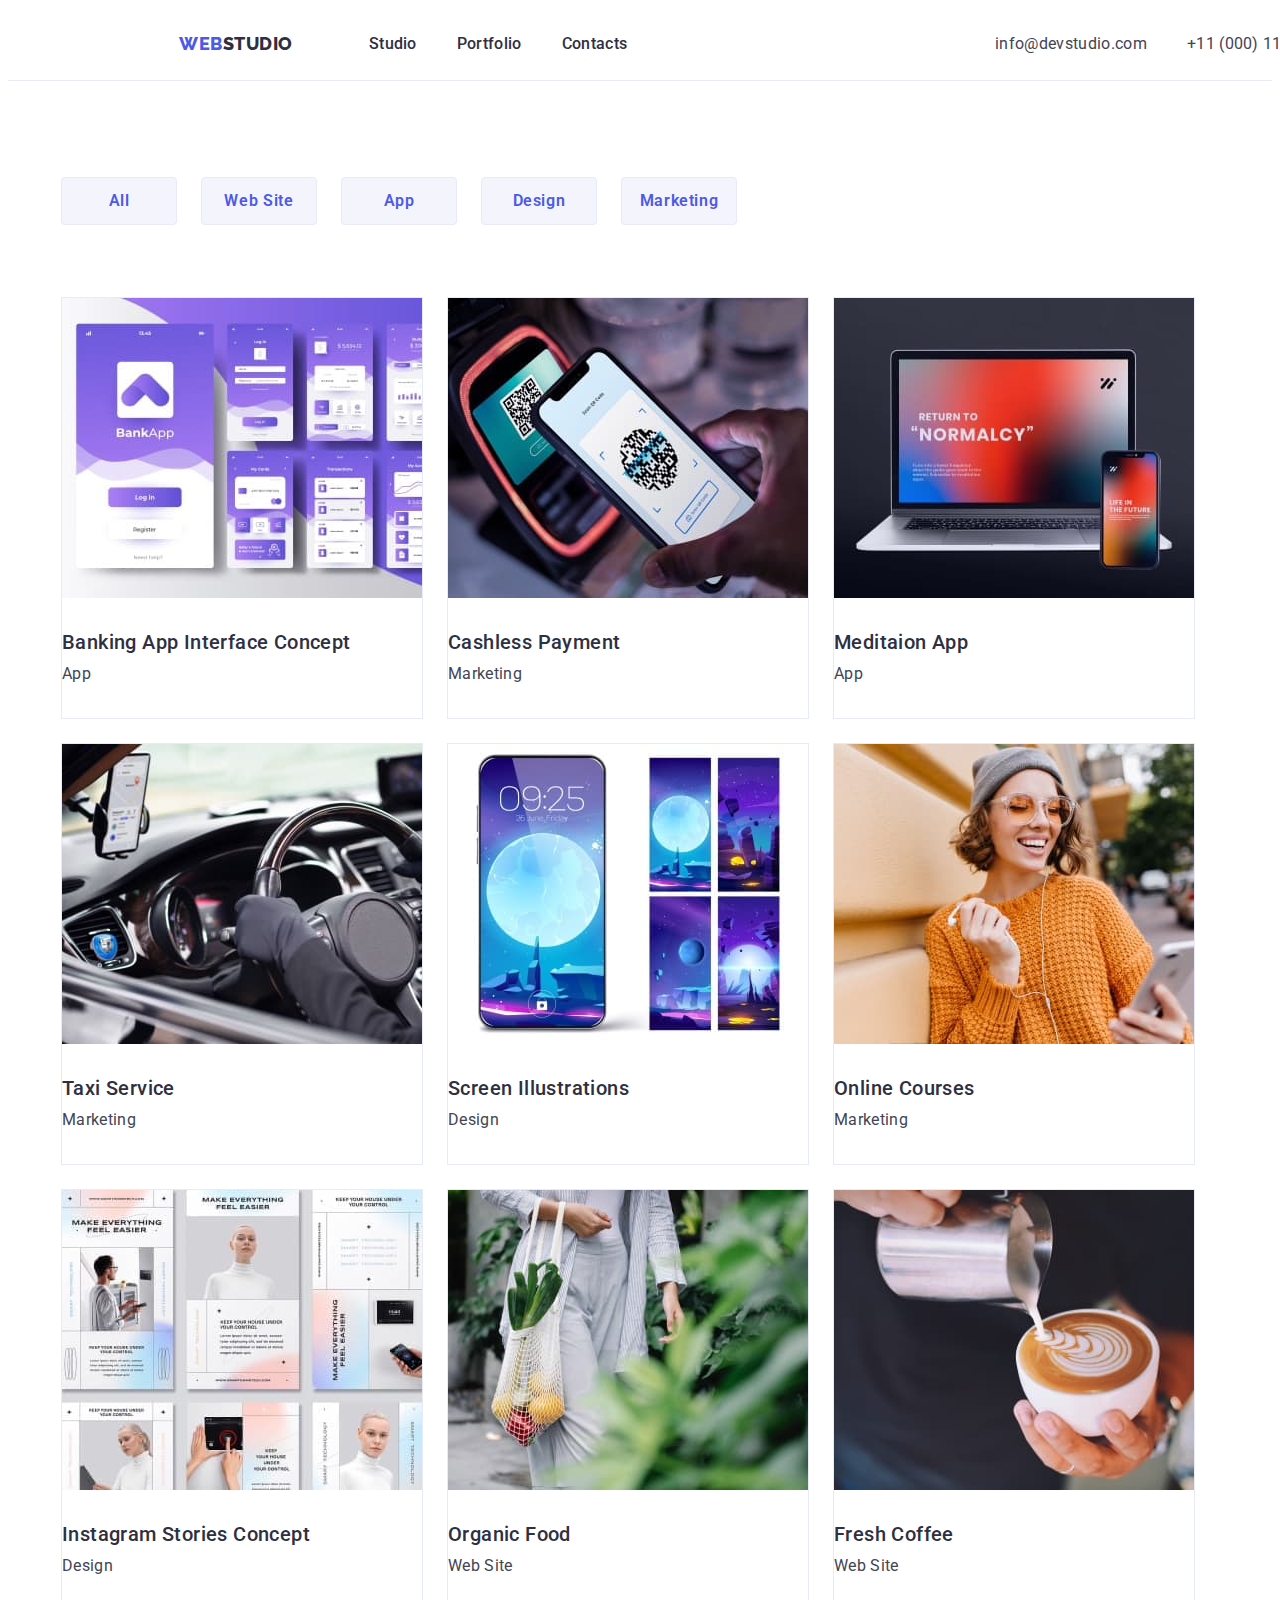
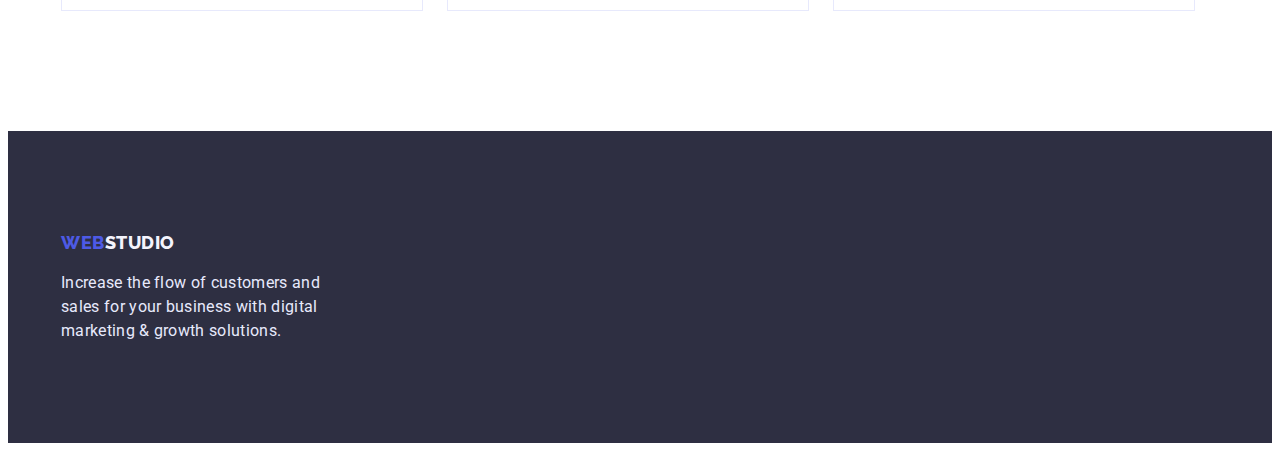
==== commit 0eab3b77: "goit-markup-hw-03" ====
--- a/portfolio.html
+++ b/portfolio.html
@@ -11,163 +11,168 @@
       href="https://fonts.googleapis.com/css2?family=Raleway:wght@800&family=Roboto:wght@400;500;700;900&display=swap"
       rel="stylesheet"
     />
-    <link rel="stylesheet" href="https://cdnjs.cloudflare.com/ajax/libs/modern-normalize/1.1.0/modern-normalize.min.css" integrity="sha512-wpPYUAdjBVSE4KJnH1VR1HeZfpl1ub8YT/NKx4PuQ5NmX2tKuGu6U/JRp5y+Y8XG2tV+wKQpNHVUX03MfMFn9Q==" crossorigin="anonymous" referrerpolicy="no-referrer" />
+    <link
+      rel="stylesheet"
+      href="https://cdnjs.cloudflare.com/ajax/libs/modern-normalize/1.1.0/modern-normalize.min.css"
+      integrity="sha512-wpPYUAdjBVSE4KJnH1VR1HeZfpl1ub8YT/NKx4PuQ5NmX2tKuGu6U/JRp5y+Y8XG2tV+wKQpNHVUX03MfMFn9Q=="
+      crossorigin="anonymous"
+      referrerpolicy="no-referrer"
+    />
     <link rel="stylesheet" href="./css/styles.css" />
   </head>
   <body class="site-body">
     <header class="header">
       <div class="container header-container">
-      <nav class="header-navigation">
-        <a href="./index.html" class="logo link"
-          ><span class="logo-web">Web</span>Studio</a
-        >
+        <nav class="header-navigation">
+          <a href="./index.html" class="logo link"
+            ><span class="logo-web">Web</span>Studio</a
+          >
+
+          <ul class="header-list list">
+            <li class="header-item">
+              <a class="header-link link" href="./index.html">Studio</a>
+            </li>
+            <li class="header-item">
+              <a class="header-link link" href="./portfolio.html">Portfolio</a>
+            </li>
+            <li class="header-item">
+              <a class="header-link link" href="">Contacts</a>
+            </li>
+          </ul>
+        </nav>
 
         <ul class="header-list list">
           <li class="header-item">
-            <a class="header-link link" href="./index.html">Studio</a>
+            <a class="header-mail link" href="mailto:info@devstudio.com"
+              >info@devstudio.com</a
+            >
           </li>
           <li class="header-item">
-            <a class="header-link link" href="./portfolio.html">Portfolio</a>
-          </li>
-          <li class="header-item">
-            <a class="header-link link" href="">Contacts</a>
+            <a class="header-tel link" href="tel:+11(000)1111111"
+              >+11 (000) 111-11-11</a
+            >
           </li>
         </ul>
-      </nav>
-    
-      <ul class="header-list list">
-        <li class="header-item">
-          <a class="header-mail link" href="mailto:info@devstudio.com"
-            >info@devstudio.com</a
-          >
-        </li>
-        <li class="header-item">
-          <a class="header-tel link" href="tel:+11(000)1111111"
-            >+11 (000) 111-11-11</a
-          >
-        </li>
-      </ul>
-    </div>
+      </div>
     </header>
     <main>
       <section class="portfolio">
         <div class="container">
-        <h1 class="visually-hidden">Portfolio</h1>
-        <ul class="btn-list list">
-          <li><button class="title-btn" type="button">All</button></li>
-          <li><button class="title-btn" type="button">Web Site</button></li>
-          <li><button class="title-btn" type="button">App</button></li>
-          <li><button class="title-btn" type="button">Design</button></li>
-          <li><button class="title-btn" type="button">Marketing</button></li>
-        </ul>
-      
-      
-        <ul class="service-list list">
-          <li class="list-img">
-            <img
-              src="./img/img4.jpg"
-              alt="Banking App Interface Concept"
-              width="360"
-              height="300"
-            />
-            <h2 class="title-img">Banking App Interface Concept</h2>
-            <p class="title-img-text">App</p>
-          </li>
-          <li class="list-img">
-            <img
-              src="./img/img5.jpg"
-              alt="Cashless Payment"
-              width="360"
-              height="300"
-            />
-            <h2 class="title-img">Cashless Payment</h2>
-            <p class="title-img-text">Marketing</p>
-          </li>
-          <li class="list-img">
-            <img
-              src="./img/img6.jpg"
-              alt="Meditaion App"
-              width="360"
-              height="300"
-            />
-            <h2 class="title-img">Meditaion App</h2>
-            <p class="title-img-text">App</p>
-          </li>
-          <li class="list-img">
-            <img
-              src="./img/img7.jpg"
-              alt="Taxi Service"
-              width="360"
-              height="300"
-            />
-            <h2 class="title-img">Taxi Service</h2>
-            <p class="title-img-text">Marketing</p>
-          </li>
-          <li class="list-img">
-            <img
-              src="./img/img8.jpg"
-              alt="Screen Illustrations"
-              width="360"
-              height="300"
-            />
-            <h2 class="title-img">Screen Illustrations</h2>
-            <p class="title-img-text">Design</p>
-          </li>
-          <li class="list-img">
-            <img
-              src="./img/img9.jpg"
-              alt="Online Courses"
-              width="360"
-              height="300"
-            />
-            <h2 class="title-img">Online Courses</h2>
-            <p class="title-img-text">Marketing</p>
-          </li>
-          <li class="list-img">
-            <img
-              src="./img/img10.jpg"
-              alt="Instagram Stories Concept"
-              width="360"
-              height="300"
-            />
-            <h2 class="title-img">Instagram Stories Concept</h2>
-            <p class="title-img-text">Design</p>
-          </li>
-          <li class="list-img">
-            <img
-              src="./img/img11.jpg"
-              alt="Organic Food"
-              width="360"
-              height="300"
-            />
-            <h2 class="title-img">Organic Food</h2>
-            <p class="title-img-text">Web Site</p>
-          </li>
-          <li class="list-img">
-            <img
-              src="./img/img12.jpg"
-              alt="Fresh Coffee"
-              width="360"
-              height="300"
-            />
-            <h2 class="title-img">Fresh Coffee</h2>
-            <p class="title-img-text">Web Site</p>
-          </li>
-        </ul>
-      </div>
+          <h1 class="visually-hidden">Portfolio</h1>
+          <ul class="btn-list list">
+            <li><button class="title-btn" type="button">All</button></li>
+            <li><button class="title-btn" type="button">Web Site</button></li>
+            <li><button class="title-btn" type="button">App</button></li>
+            <li><button class="title-btn" type="button">Design</button></li>
+            <li><button class="title-btn" type="button">Marketing</button></li>
+          </ul>
+
+          <ul class="service-list list">
+            <li class="list-img">
+              <img
+                src="./img/img4.jpg"
+                alt="Banking App Interface Concept"
+                width="360"
+                height="300"
+              />
+              <h2 class="title-img">Banking App Interface Concept</h2>
+              <p class="title-img-text">App</p>
+            </li>
+            <li class="list-img">
+              <img
+                src="./img/img5.jpg"
+                alt="Cashless Payment"
+                width="360"
+                height="300"
+              />
+              <h2 class="title-img">Cashless Payment</h2>
+              <p class="title-img-text">Marketing</p>
+            </li>
+            <li class="list-img">
+              <img
+                src="./img/img6.jpg"
+                alt="Meditaion App"
+                width="360"
+                height="300"
+              />
+              <h2 class="title-img">Meditaion App</h2>
+              <p class="title-img-text">App</p>
+            </li>
+            <li class="list-img">
+              <img
+                src="./img/img7.jpg"
+                alt="Taxi Service"
+                width="360"
+                height="300"
+              />
+              <h2 class="title-img">Taxi Service</h2>
+              <p class="title-img-text">Marketing</p>
+            </li>
+            <li class="list-img">
+              <img
+                src="./img/img8.jpg"
+                alt="Screen Illustrations"
+                width="360"
+                height="300"
+              />
+              <h2 class="title-img">Screen Illustrations</h2>
+              <p class="title-img-text">Design</p>
+            </li>
+            <li class="list-img">
+              <img
+                src="./img/img9.jpg"
+                alt="Online Courses"
+                width="360"
+                height="300"
+              />
+              <h2 class="title-img">Online Courses</h2>
+              <p class="title-img-text">Marketing</p>
+            </li>
+            <li class="list-img">
+              <img
+                src="./img/img10.jpg"
+                alt="Instagram Stories Concept"
+                width="360"
+                height="300"
+              />
+              <h2 class="title-img">Instagram Stories Concept</h2>
+              <p class="title-img-text">Design</p>
+            </li>
+            <li class="list-img">
+              <img
+                src="./img/img11.jpg"
+                alt="Organic Food"
+                width="360"
+                height="300"
+              />
+              <h2 class="title-img">Organic Food</h2>
+              <p class="title-img-text">Web Site</p>
+            </li>
+            <li class="list-img">
+              <img
+                src="./img/img12.jpg"
+                alt="Fresh Coffee"
+                width="360"
+                height="300"
+              />
+              <h2 class="title-img">Fresh Coffee</h2>
+              <p class="title-img-text">Web Site</p>
+            </li>
+          </ul>
+        </div>
       </section>
     </main>
     <footer class="footer">
       <div class="container">
-      <a href="" class="logo link"
-        ><span class="footer-web">Web</span
-        ><span class="footer-studio">Studio</span></a
-      >
-      <p class="footer-text">
-        Increase the flow of customers and sales for your business with digital
-        marketing & growth solutions.
-      </p>
-    </div>
+        <a href="" class="logo link"
+          ><span class="footer-web">Web</span
+          ><span class="footer-studio">Studio</span></a
+        >
+        <p class="footer-text">
+          Increase the flow of customers and sales for your business with
+          digital marketing & growth solutions.
+        </p>
+      </div>
     </footer>
   </body>
 </html>
--- a/css/styles.css
+++ b/css/styles.css
@@ -18,6 +18,9 @@
   margin: 0;
   padding-left: 0;
 }
+img {
+  display: block;
+}
 
 body {
   font-family: "Roboto", sans-serif;
@@ -34,6 +37,7 @@
   padding-top: 24px;
   padding-bottom: 24px;
   padding-left: 156px;
+  border-bottom: 1px solid #E7E9FC;
 }
 
 .header-container {
@@ -45,6 +49,7 @@
   padding-left: 15px;
   padding-right: 15px;
   margin: 0 auto;
+  
 }
 
 .header-navigation {
@@ -150,6 +155,8 @@
   max-width: 496px;
 }
 .hero-btn {
+  width: 169px;
+height: 56px;
   background: var(--color-iris);
   font-family: "Roboto"; sans-serif;
   font-style: normal;
@@ -160,6 +167,10 @@
   color: var(--color-background);
   cursor: pointer;
   border: none;
+  box-shadow: 0px 4px 4px rgba(0, 0, 0, 0.15);
+border-radius: 4px;
+
+
 
 
 }
@@ -177,6 +188,7 @@
 }
 .feature-list {
   display: flex;
+  gap: 24px;
 
 }
 .feature-item {
@@ -222,9 +234,11 @@
 
 .second-list {
   display: flex;
+  gap: 24px;
 }
 
 .second-item {
+ 
  
   
 }
@@ -251,10 +265,13 @@
 
 .team-list {
   display: flex;
+  gap: 24px;
+
   
 }
 .team-item {
-  background: var(--color-background)
+  background: var(--color-background);
+  border-radius: 0px 0px 4px 4px;
   
 }
 .team-name {
@@ -346,12 +363,16 @@
 
 .btn-list {
   display: flex;
+  gap: 24px;
+  
  
  
 }
 .list {
 }
 .title-btn {
+  min-width: 116px;
+height: 48px;
   background: var(--color-grey);
   font-family: "Roboto"; sans-serif;
   font-weight: 600;
@@ -363,6 +384,10 @@
   color: var(--color-iris);
   cursor: pointer;
   border: none;
+  border: 1px solid #E7E9FC;
+border-radius: 4px;
+display: block;
+margin: 0 auto;
 }
 
 .title-btn:hover {
@@ -376,11 +401,19 @@
 
 
 .service-list {
+  display: flex;
+  gap: 24px;
+  flex-wrap: wrap;
+
   margin-top: 72px;
 }
 .list {
+ 
+ 
 }
 .list-img {
+  border: 1px solid #E7E9FC;
+  width: calc((100 - 24px) / 3);
   
 }
 .title-img {
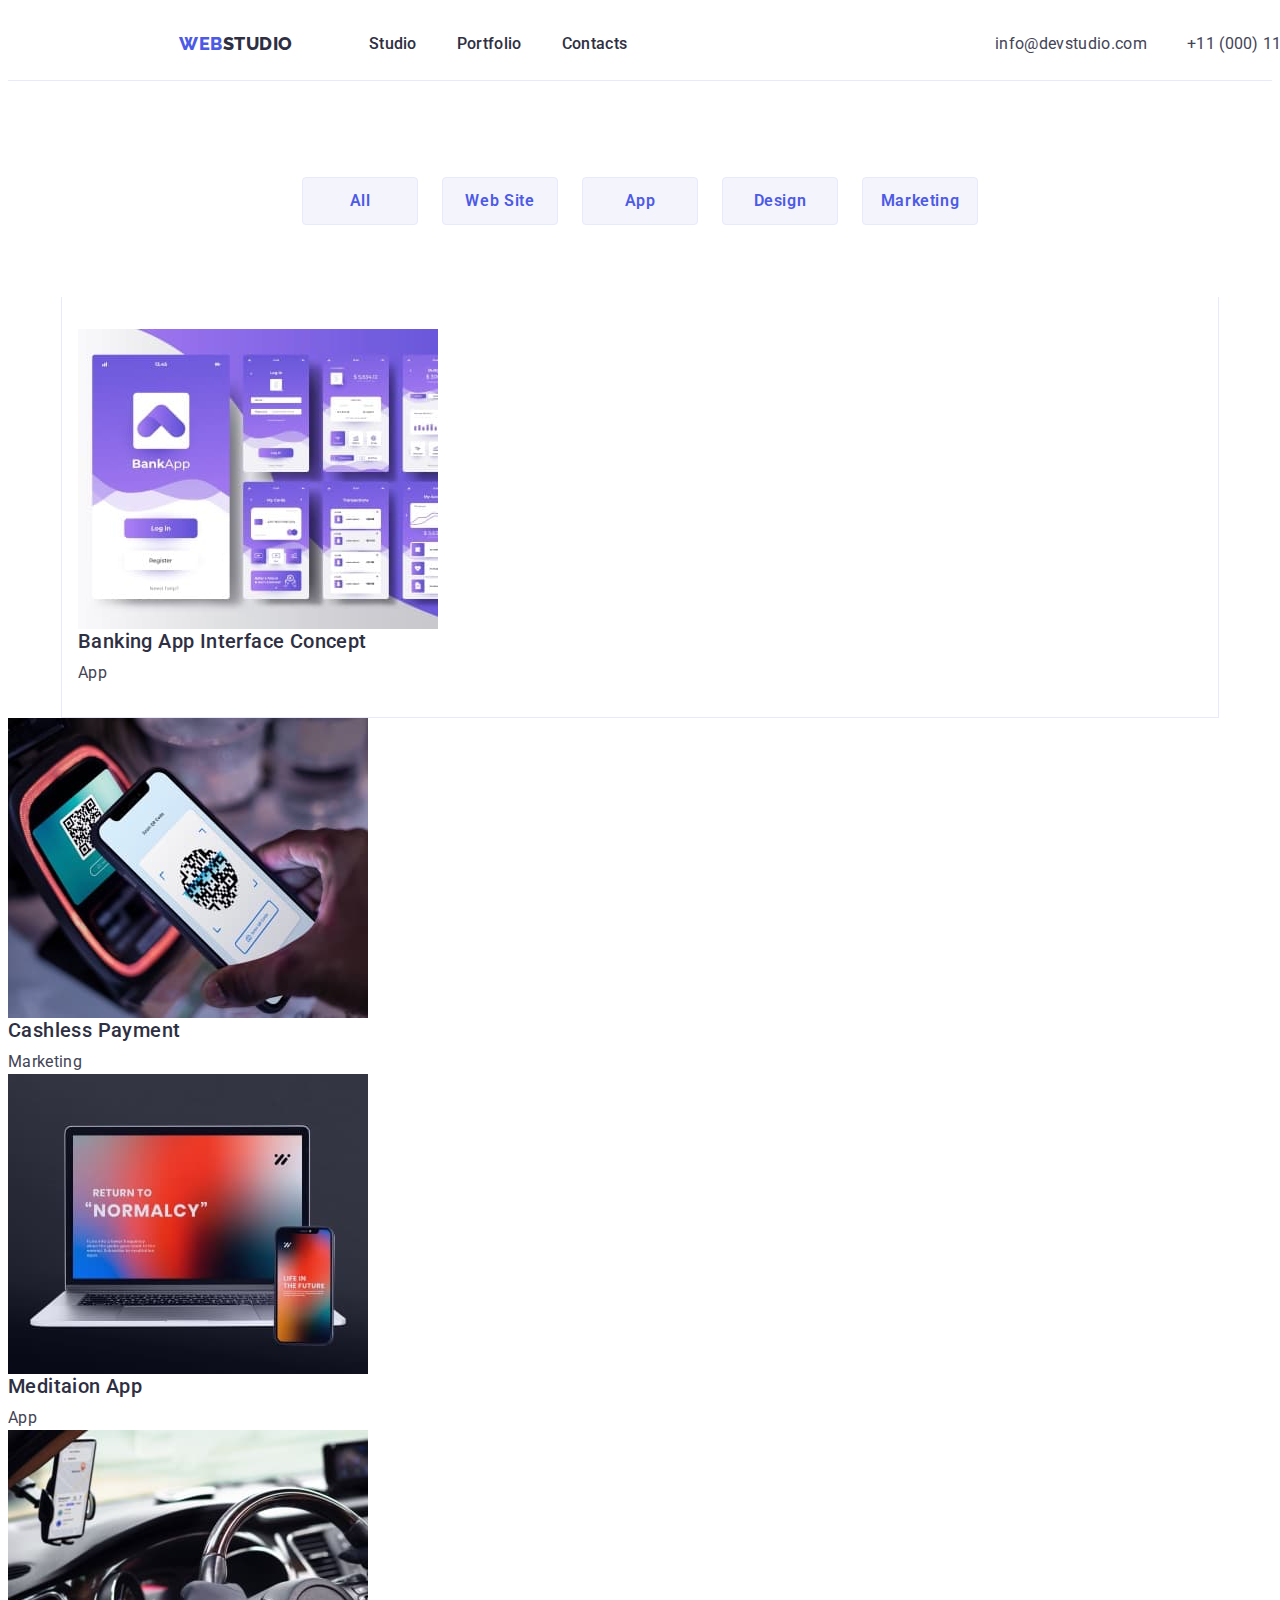
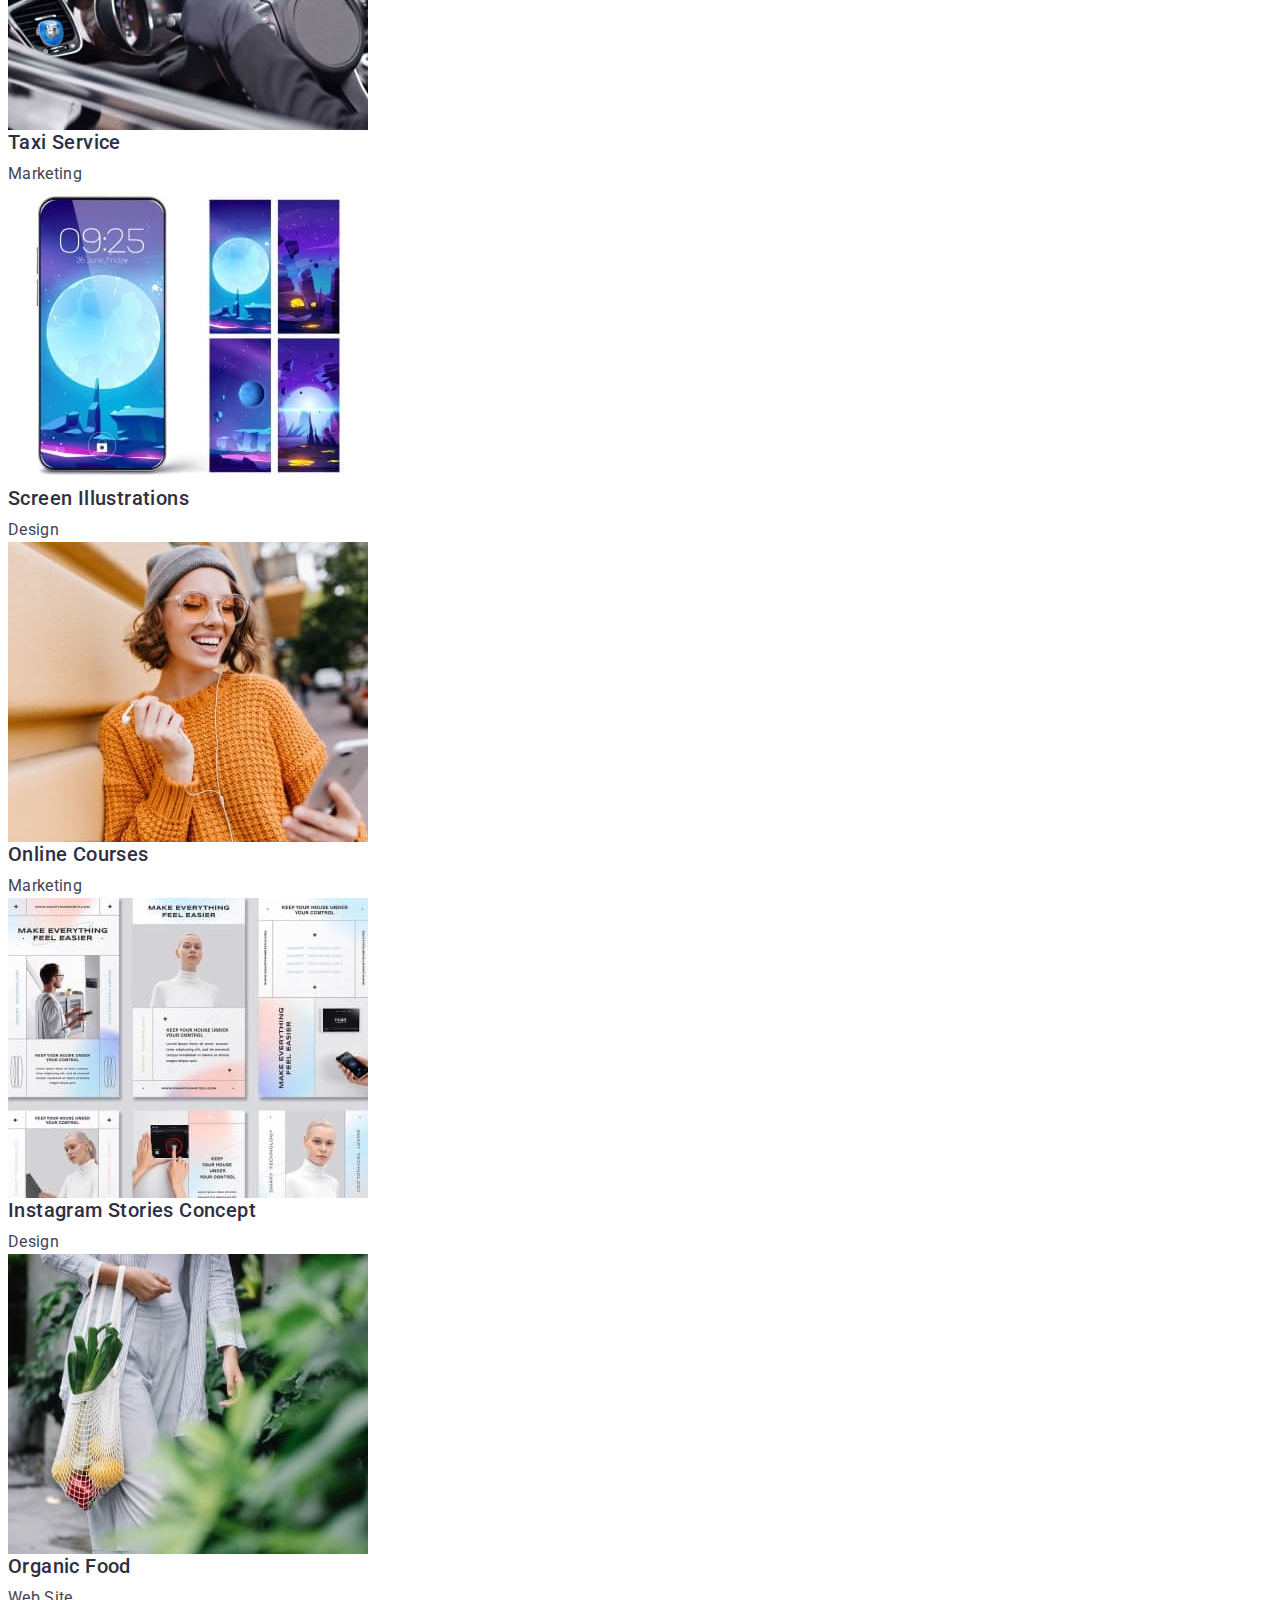
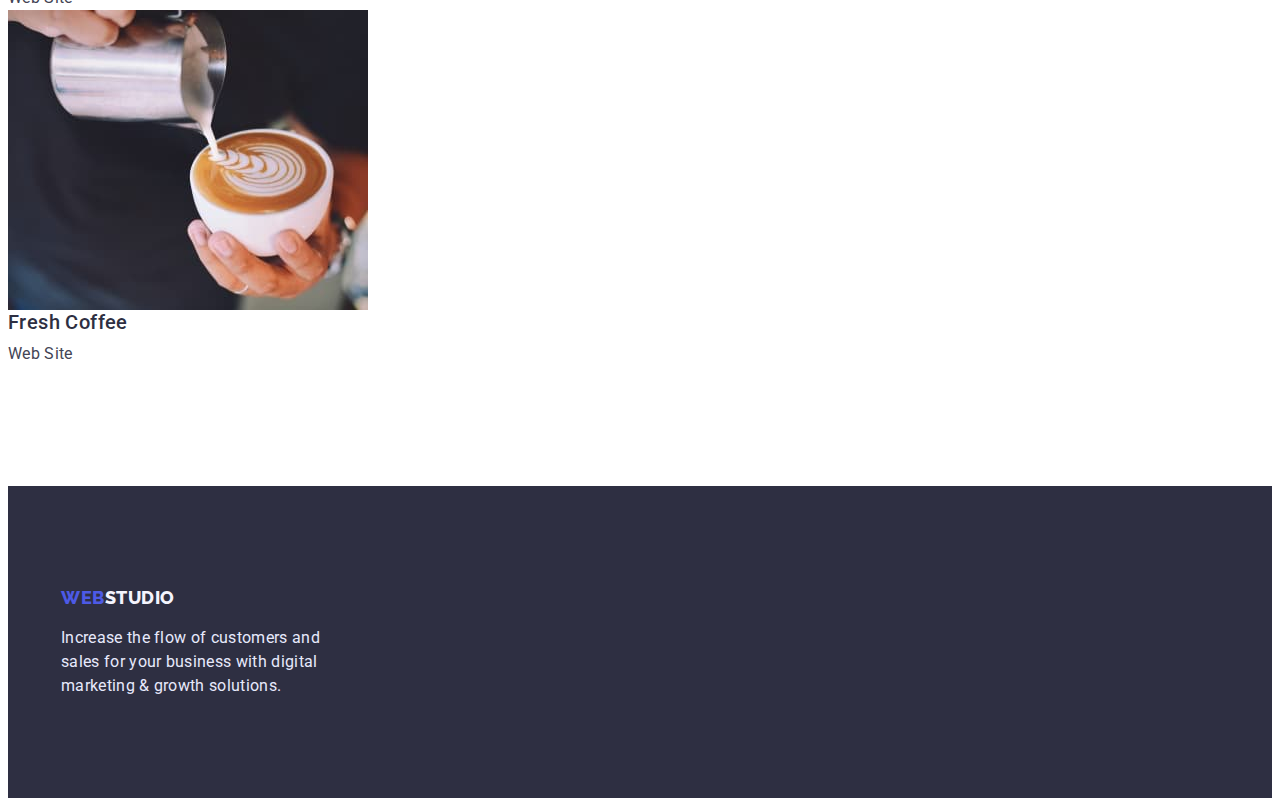
==== commit bc15cd20: "goit-markup-hw-03" ====
--- a/portfolio.html
+++ b/portfolio.html
@@ -75,9 +75,11 @@
                 width="360"
                 height="300"
               />
+              <div class="class-img">
               <h2 class="title-img">Banking App Interface Concept</h2>
               <p class="title-img-text">App</p>
             </li>
+          </div>
             <li class="list-img">
               <img
                 src="./img/img5.jpg"
@@ -85,9 +87,11 @@
                 width="360"
                 height="300"
               />
+              <div class="class-img">
               <h2 class="title-img">Cashless Payment</h2>
               <p class="title-img-text">Marketing</p>
             </li>
+          </div>
             <li class="list-img">
               <img
                 src="./img/img6.jpg"
@@ -95,9 +99,11 @@
                 width="360"
                 height="300"
               />
+              <div class="class-img">
               <h2 class="title-img">Meditaion App</h2>
               <p class="title-img-text">App</p>
             </li>
+          </div>
             <li class="list-img">
               <img
                 src="./img/img7.jpg"
@@ -105,9 +111,12 @@
                 width="360"
                 height="300"
               />
+              <div class="class-img">
               <h2 class="title-img">Taxi Service</h2>
               <p class="title-img-text">Marketing</p>
+            
             </li>
+          </div>
             <li class="list-img">
               <img
                 src="./img/img8.jpg"
@@ -115,9 +124,11 @@
                 width="360"
                 height="300"
               />
+              <div class="class-img">
               <h2 class="title-img">Screen Illustrations</h2>
               <p class="title-img-text">Design</p>
             </li>
+          </div>
             <li class="list-img">
               <img
                 src="./img/img9.jpg"
@@ -125,9 +136,11 @@
                 width="360"
                 height="300"
               />
+              <div class="class-img">
               <h2 class="title-img">Online Courses</h2>
               <p class="title-img-text">Marketing</p>
             </li>
+          </div>
             <li class="list-img">
               <img
                 src="./img/img10.jpg"
@@ -135,9 +148,11 @@
                 width="360"
                 height="300"
               />
+              <div class="class-img">
               <h2 class="title-img">Instagram Stories Concept</h2>
               <p class="title-img-text">Design</p>
             </li>
+          </div>
             <li class="list-img">
               <img
                 src="./img/img11.jpg"
@@ -145,9 +160,11 @@
                 width="360"
                 height="300"
               />
+              <div class="class-img">
               <h2 class="title-img">Organic Food</h2>
               <p class="title-img-text">Web Site</p>
             </li>
+          </div>
             <li class="list-img">
               <img
                 src="./img/img12.jpg"
@@ -155,9 +172,11 @@
                 width="360"
                 height="300"
               />
+              <div class="class-img">
               <h2 class="title-img">Fresh Coffee</h2>
               <p class="title-img-text">Web Site</p>
             </li>
+          </div>
           </ul>
         </div>
       </section>
--- a/css/styles.css
+++ b/css/styles.css
@@ -136,8 +136,8 @@
   background: var(--color-dark);
   padding-top: 191px;
   padding-bottom: 185px;
-  padding-right: 485px;
-  padding-left: 461px;
+  text-align: center;
+
   
 }
 
@@ -153,6 +153,7 @@
   color: var(--color-background);
   margin-bottom: 48px;
   max-width: 496px;
+  margin: 0 auto;
 }
 .hero-btn {
   width: 169px;
@@ -169,6 +170,7 @@
   border: none;
   box-shadow: 0px 4px 4px rgba(0, 0, 0, 0.15);
 border-radius: 4px;
+margin: 0 auto;
 
 
 
@@ -364,6 +366,7 @@
 .btn-list {
   display: flex;
   gap: 24px;
+  justify-content: center;
   
  
  
@@ -388,6 +391,7 @@
 border-radius: 4px;
 display: block;
 margin: 0 auto;
+
 }
 
 .title-btn:hover {
@@ -398,12 +402,23 @@
   color: var(--color-background);
   background: var(--color-iris);
 }
-
+.list-img {
+
+}
 
 .service-list {
   display: flex;
   gap: 24px;
   flex-wrap: wrap;
+  padding-top: 32px;
+  padding-bottom: 32px;
+  padding-left: 16px;
+  padding-right: 16px;
+  border-bottom: 1px solid #E7E9FC;
+  border-right:  1px solid #E7E9FC;
+  border-left: 1px solid #E7E9FC;
+
+ 
 
   margin-top: 72px;
 }
@@ -412,7 +427,7 @@
  
 }
 .list-img {
-  border: 1px solid #E7E9FC;
+  
   width: calc((100 - 24px) / 3);
   
 }
@@ -424,7 +439,6 @@
   line-height: 1.2;
   letter-spacing: 0.02em;
   color: var(--color-head);
-  margin-top: 32px;
   margin-bottom: 8px;
 }
 .title-img-text {
@@ -435,6 +449,6 @@
   line-height: 1.5;
   letter-spacing: 0.02em;
   color: var(--color-text);
-  margin-bottom: 32px;
-  
-}
+  
+  
+}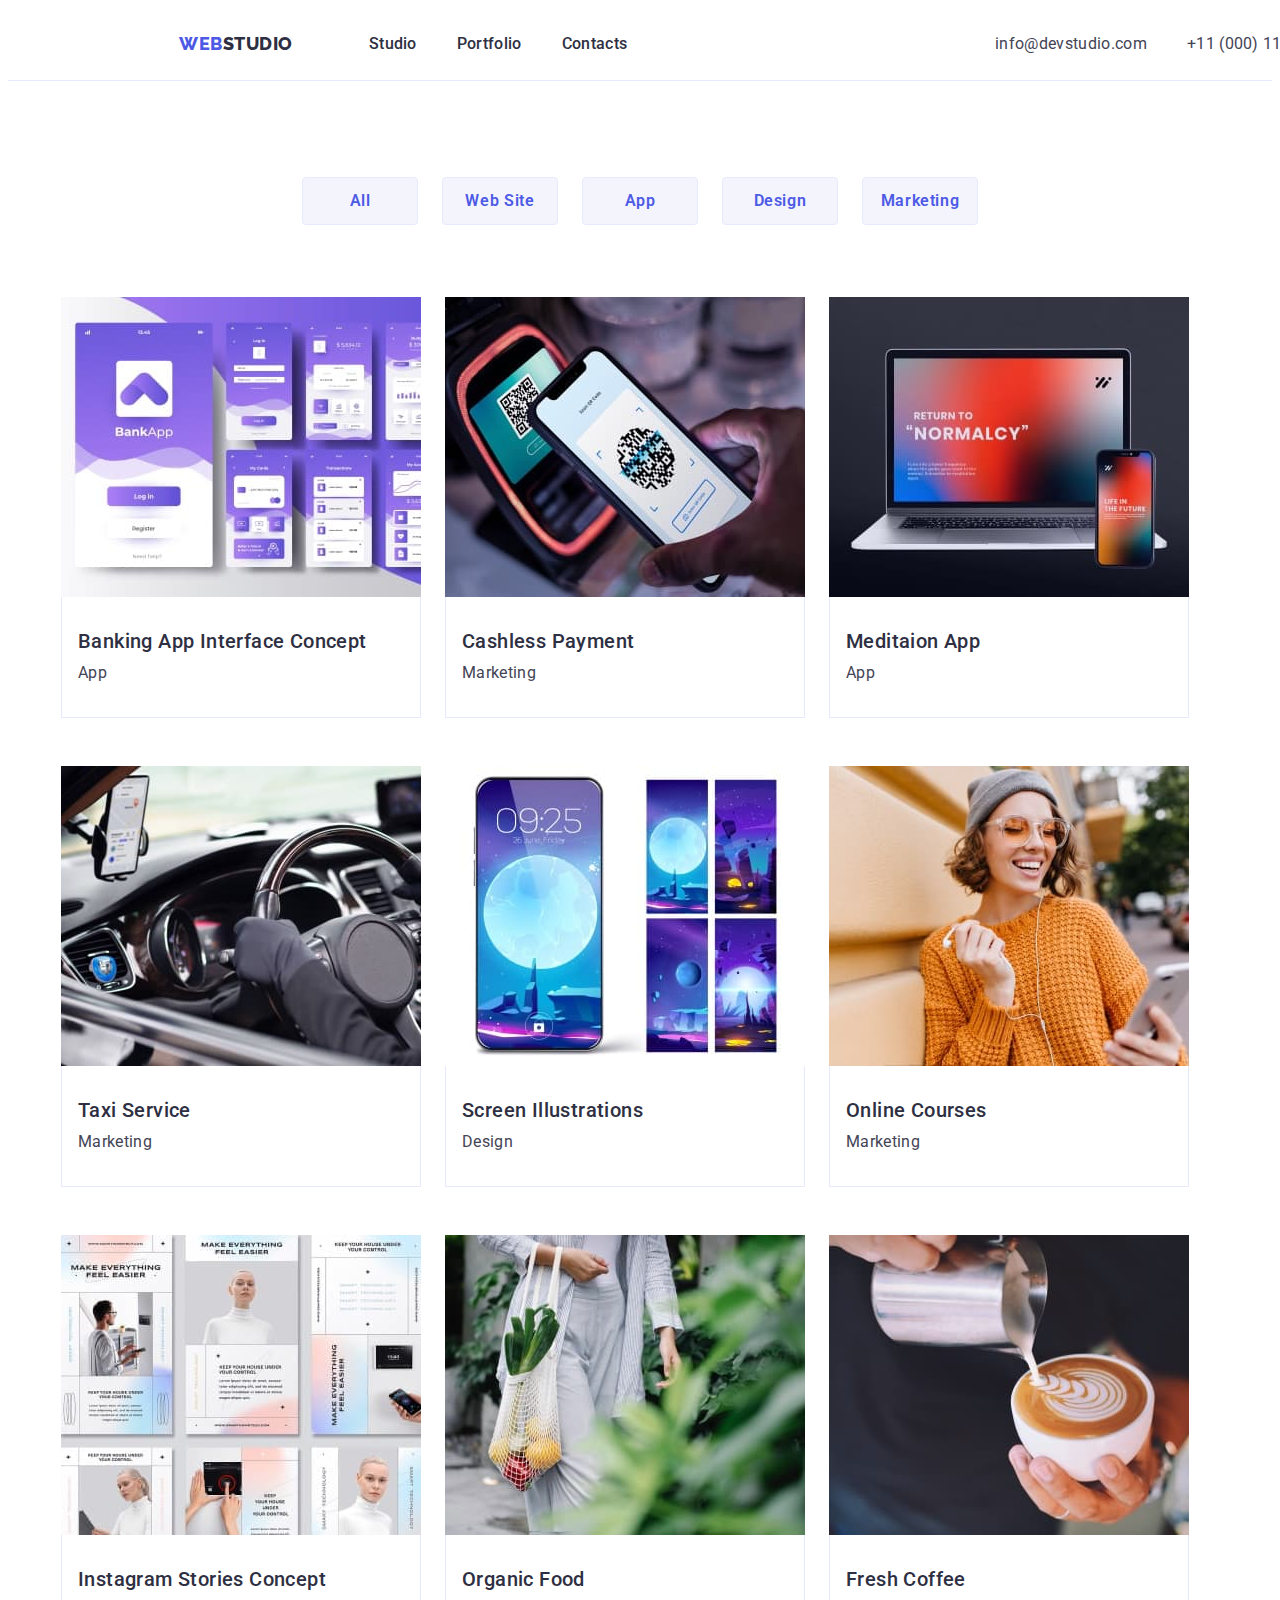
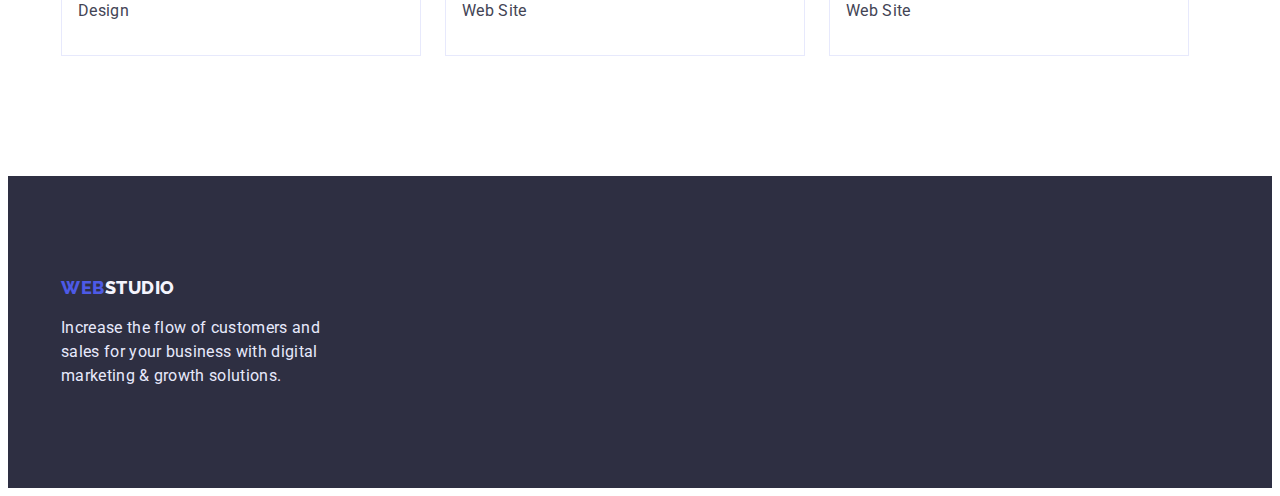
==== commit d6b85998: "goit-markup-hw-03" ====
--- a/portfolio.html
+++ b/portfolio.html
@@ -78,8 +78,8 @@
               <div class="class-img">
               <h2 class="title-img">Banking App Interface Concept</h2>
               <p class="title-img-text">App</p>
-            </li>
-          </div>
+            </div>
+            </li>
             <li class="list-img">
               <img
                 src="./img/img5.jpg"
@@ -90,8 +90,9 @@
               <div class="class-img">
               <h2 class="title-img">Cashless Payment</h2>
               <p class="title-img-text">Marketing</p>
-            </li>
-          </div>
+            </div>
+            </li>
+          
             <li class="list-img">
               <img
                 src="./img/img6.jpg"
@@ -102,8 +103,9 @@
               <div class="class-img">
               <h2 class="title-img">Meditaion App</h2>
               <p class="title-img-text">App</p>
-            </li>
-          </div>
+            </div>
+            </li>
+          
             <li class="list-img">
               <img
                 src="./img/img7.jpg"
@@ -114,9 +116,9 @@
               <div class="class-img">
               <h2 class="title-img">Taxi Service</h2>
               <p class="title-img-text">Marketing</p>
-            
-            </li>
-          </div>
+            </div>
+            </li>
+          
             <li class="list-img">
               <img
                 src="./img/img8.jpg"
@@ -127,8 +129,9 @@
               <div class="class-img">
               <h2 class="title-img">Screen Illustrations</h2>
               <p class="title-img-text">Design</p>
-            </li>
-          </div>
+            </div>
+            </li>
+          
             <li class="list-img">
               <img
                 src="./img/img9.jpg"
@@ -139,8 +142,9 @@
               <div class="class-img">
               <h2 class="title-img">Online Courses</h2>
               <p class="title-img-text">Marketing</p>
-            </li>
-          </div>
+            </div>
+            </li>
+         
             <li class="list-img">
               <img
                 src="./img/img10.jpg"
@@ -151,8 +155,9 @@
               <div class="class-img">
               <h2 class="title-img">Instagram Stories Concept</h2>
               <p class="title-img-text">Design</p>
-            </li>
-          </div>
+              </div>
+            </li>
+          
             <li class="list-img">
               <img
                 src="./img/img11.jpg"
@@ -163,8 +168,9 @@
               <div class="class-img">
               <h2 class="title-img">Organic Food</h2>
               <p class="title-img-text">Web Site</p>
-            </li>
-          </div>
+            </div>
+            </li>
+          
             <li class="list-img">
               <img
                 src="./img/img12.jpg"
@@ -175,10 +181,11 @@
               <div class="class-img">
               <h2 class="title-img">Fresh Coffee</h2>
               <p class="title-img-text">Web Site</p>
-            </li>
-          </div>
+            </div>
+            </li>
+         
           </ul>
-        </div>
+        
       </section>
     </main>
     <footer class="footer">
--- a/css/styles.css
+++ b/css/styles.css
@@ -151,7 +151,6 @@
   text-align: center;
   letter-spacing: 0.02em;
   color: var(--color-background);
-  margin-bottom: 48px;
   max-width: 496px;
   margin: 0 auto;
 }
@@ -171,6 +170,7 @@
   box-shadow: 0px 4px 4px rgba(0, 0, 0, 0.15);
 border-radius: 4px;
 margin: 0 auto;
+margin-top: 48px;
 
 
 
@@ -408,28 +408,29 @@
 
 .service-list {
   display: flex;
-  gap: 24px;
+  gap: 48px;
+  column-gap: 24px;
   flex-wrap: wrap;
+  margin-top: 72px;
+}
+.list {
+ 
+ 
+}
+.list-img {
+  
+  width: calc((100 - 24px) / 3);
+  
+}
+.class-img {
   padding-top: 32px;
   padding-bottom: 32px;
   padding-left: 16px;
   padding-right: 16px;
-  border-bottom: 1px solid #E7E9FC;
-  border-right:  1px solid #E7E9FC;
-  border-left: 1px solid #E7E9FC;
-
- 
-
-  margin-top: 72px;
-}
-.list {
- 
- 
-}
-.list-img {
-  
-  width: calc((100 - 24px) / 3);
-  
+  border: 1px solid #E7E9FC;
+  border-top: none;
+
+
 }
 .title-img {
   font-family: "Roboto"; sans-serif;
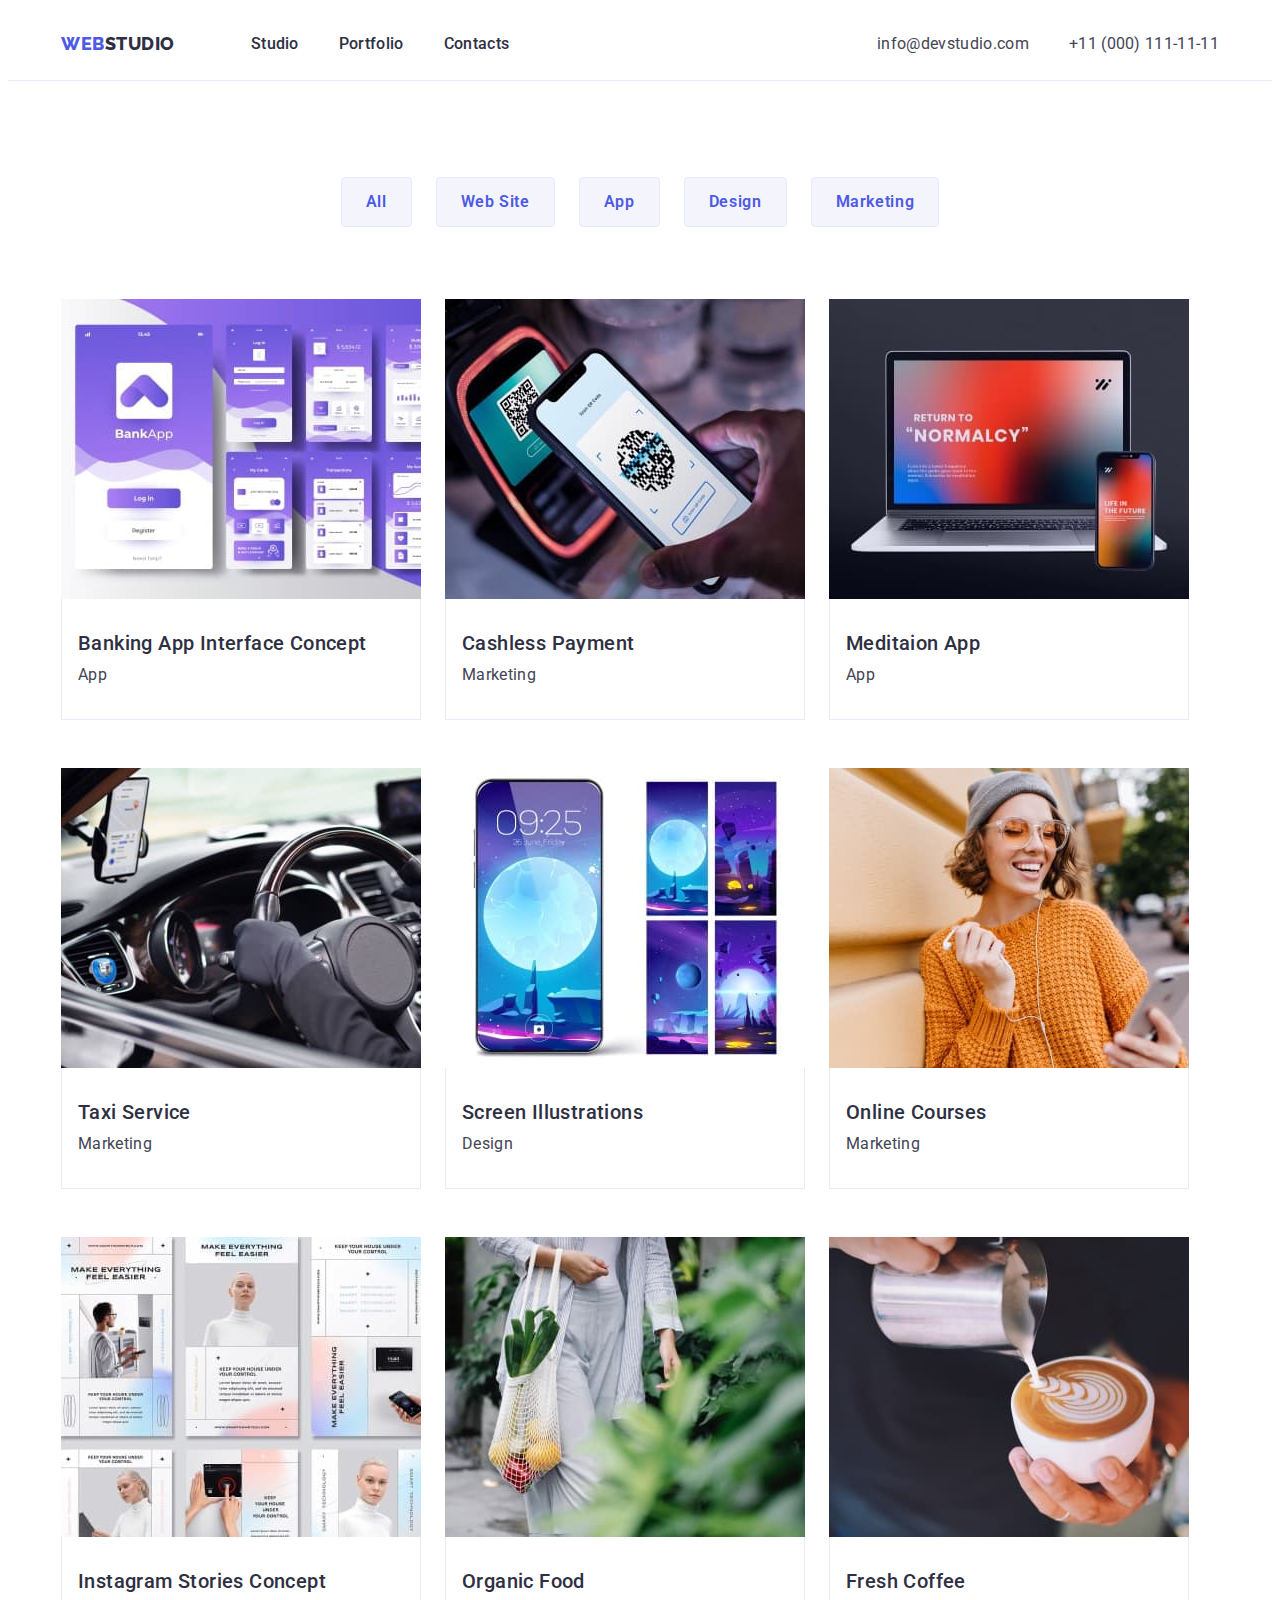
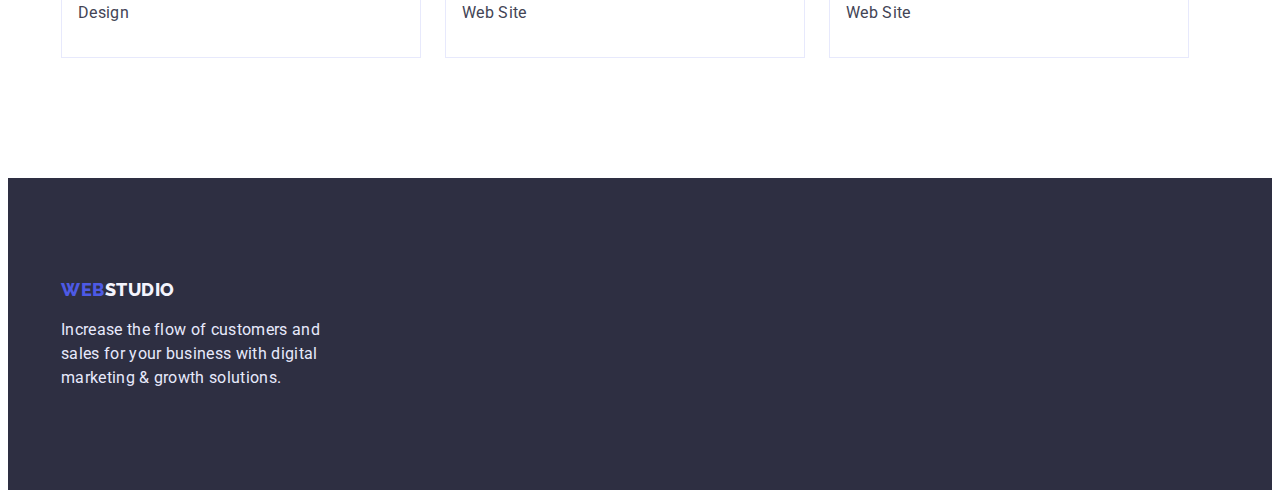
==== commit e9b5e45b: "goit-markup-hw-03" ====
--- a/portfolio.html
+++ b/portfolio.html
@@ -183,9 +183,7 @@
               <p class="title-img-text">Web Site</p>
             </div>
             </li>
-         
           </ul>
-        
       </section>
     </main>
     <footer class="footer">
--- a/css/styles.css
+++ b/css/styles.css
@@ -5,13 +5,14 @@
   --color-iris: #4d5ae5;
   --color-grey: #f4f4fd;
   --color-dark: #2e2f42;
-  --color-footer-text:#e7e9fc;
+  --color-footer-text: #e7e9fc;
   --color-pres: #404bbf;
-
-  
-}
-
-p, h1, h2, h3 {
+}
+
+p,
+h1,
+h2,
+h3 {
   margin: 0;
 }
 ul {
@@ -24,7 +25,7 @@
 
 body {
   font-family: "Roboto", sans-serif;
-  background: var(--color-background)
+  background: var(--color-background);
 }
 .list {
   list-style: none;
@@ -36,31 +37,28 @@
 .header {
   padding-top: 24px;
   padding-bottom: 24px;
-  padding-left: 156px;
-  border-bottom: 1px solid #E7E9FC;
+
+  border-bottom: 1px solid #e7e9fc;
 }
 
 .header-container {
   display: flex;
-
 }
 .container {
   width: 1158px;
   padding-left: 15px;
   padding-right: 15px;
   margin: 0 auto;
-  
 }
 
 .header-navigation {
   display: flex;
   align-items: center;
   margin-right: auto;
-  
 }
 .logo {
   color: var(--color-dark);
-  font-family: "Raleway"; sans-serif;
+  font-family: "Raleway", sans-serif;
   font-weight: 800;
   font-size: 18px;
   line-height: 1.33;
@@ -71,15 +69,12 @@
 }
 .logo-web {
   color: var(--color-iris);
-  
-}
-
+}
 
 .header-list {
   display: flex;
   gap: 40px;
 }
-
 
 .header-link.link {
   font-weight: 500;
@@ -97,10 +92,9 @@
 }
 
 .header-list {
- 
 }
 .header-mail.link {
-  font-family: "Roboto"; sans-serif;
+  font-family: "Roboto", sans-serif;
   font-style: normal;
   font-weight: 400;
   font-size: 16px;
@@ -117,7 +111,7 @@
 }
 
 .header-tel {
-  font-family: "Roboto"; sans-serif;
+  font-family: "Roboto", sans-serif;
   font-style: normal;
   font-weight: 400;
   font-size: 16px;
@@ -134,16 +128,14 @@
 
 .hero {
   background: var(--color-dark);
-  padding-top: 191px;
-  padding-bottom: 185px;
-  text-align: center;
-
-  
+  padding-top: 188px;
+  padding-bottom: 188px;
+  text-align: center;
 }
 
 .hero-title {
   background: var(--color-dark);
-  font-family: "Roboto"; sans-serif;
+  font-family: "Roboto", sans-serif;
   font-style: normal;
   font-weight: 600;
   font-size: 56px;
@@ -156,9 +148,9 @@
 }
 .hero-btn {
   width: 169px;
-height: 56px;
+  height: 56px;
   background: var(--color-iris);
-  font-family: "Roboto"; sans-serif;
+  font-family: "Roboto", sans-serif;
   font-style: normal;
   font-weight: 600;
   font-size: 16px;
@@ -168,13 +160,9 @@
   cursor: pointer;
   border: none;
   box-shadow: 0px 4px 4px rgba(0, 0, 0, 0.15);
-border-radius: 4px;
-margin: 0 auto;
-margin-top: 48px;
-
-
-
-
+  border-radius: 4px;
+  margin: 0 auto;
+  margin-top: 48px;
 }
 
 .hero-btn:hover {
@@ -191,14 +179,12 @@
 .feature-list {
   display: flex;
   gap: 24px;
-
 }
 .feature-item {
   width: 264px;
-  
 }
 .feature-title {
-  font-family: "Roboto"; sans-serif;
+  font-family: "Roboto", sans-serif;
   font-style: normal;
   font-weight: 500;
   font-size: 20px;
@@ -208,21 +194,20 @@
   margin-bottom: 8px;
 }
 .feature-text {
-  font-family: "Roboto"; sans-serif;
+  font-family: "Roboto", sans-serif;
   font-style: normal;
   font-weight: 400;
   font-size: 16px;
   line-height: 1.5;
   letter-spacing: 0.02em;
   color: var(--color-text);
-  
 }
 
 .second {
   padding-bottom: 120px;
 }
 .second-title {
-  font-family: "Roboto"; sans-serif;
+  font-family: "Roboto", sans-serif;
   font-style: normal;
   font-weight: 600;
   font-size: 36px;
@@ -240,20 +225,14 @@
 }
 
 .second-item {
- 
- 
-  
 }
 .team {
   background: var(--color-grey);
   padding-top: 120px;
   padding-bottom: 120px;
-
-  
-  
 }
 .team-title {
-  font-family: "Roboto"; sans-serif;
+  font-family: "Roboto", sans-serif;
   font-style: normal;
   font-weight: 600;
   font-size: 36px;
@@ -268,13 +247,10 @@
 .team-list {
   display: flex;
   gap: 24px;
-
-  
 }
 .team-item {
   background: var(--color-background);
   border-radius: 0px 0px 4px 4px;
-  
 }
 .team-name {
   font-family: "Roboto";
@@ -288,8 +264,9 @@
   margin-top: 32px;
   margin-bottom: 8px;
 }
+
 .team-job {
-  font-family: "Roboto"; sans-serif;
+  font-family: "Roboto", sans-serif;
   font-style: normal;
   font-weight: 400;
   font-size: 16px;
@@ -305,11 +282,10 @@
   padding-bottom: 100px;
 }
 .logo {
-  
 }
 .footer-web {
   background: var(--color-dark);
-  font-family: "Raleway"; sans-serif;
+  font-family: "Raleway", sans-serif;
   font-style: normal;
   font-weight: 800;
   font-size: 18px;
@@ -318,10 +294,9 @@
   letter-spacing: 0.03em;
   text-transform: uppercase;
   color: var(--color-iris);
-  
 }
 .footer-studio {
-  font-family: "Raleway"; sans-serif;
+  font-family: "Raleway", sans-serif;
   font-style: normal;
   font-weight: 800;
   font-size: 18px;
@@ -330,10 +305,9 @@
   letter-spacing: 0.03em;
   text-transform: uppercase;
   color: var(--color-grey);
-  
 }
 .footer-text {
-  font-family: "Roboto"; sans-serif;
+  font-family: "Roboto", sans-serif;
   font-style: normal;
   font-weight: 400;
   font-size: 16px;
@@ -345,9 +319,8 @@
 }
 
 .portfolio {
-padding-top: 96px;
+  padding-top: 96px;
   padding-bottom: 120px;
- 
 }
 .visually-hidden {
   position: absolute;
@@ -360,24 +333,18 @@
   clip: rect(0 0 0 0);
   clip-path: inset(50%);
   margin: -1px;
-  
 }
 
 .btn-list {
   display: flex;
   gap: 24px;
   justify-content: center;
-  
- 
- 
 }
 .list {
 }
 .title-btn {
-  min-width: 116px;
-height: 48px;
   background: var(--color-grey);
-  font-family: "Roboto"; sans-serif;
+  font-family: "Roboto", sans-serif;
   font-weight: 600;
   font-size: 16px;
   line-height: 1.5;
@@ -387,11 +354,14 @@
   color: var(--color-iris);
   cursor: pointer;
   border: none;
-  border: 1px solid #E7E9FC;
-border-radius: 4px;
-display: block;
-margin: 0 auto;
-
+  border: 1px solid #e7e9fc;
+  border-radius: 4px;
+  display: block;
+  margin: 0 auto;
+  padding-top: 12px;
+  padding-right: 24px;
+  padding-bottom: 12px;
+  padding-left: 24px;
 }
 
 .title-btn:hover {
@@ -403,7 +373,6 @@
   background: var(--color-iris);
 }
 .list-img {
-
 }
 
 .service-list {
@@ -414,26 +383,20 @@
   margin-top: 72px;
 }
 .list {
- 
- 
 }
 .list-img {
-  
   width: calc((100 - 24px) / 3);
-  
 }
 .class-img {
   padding-top: 32px;
   padding-bottom: 32px;
   padding-left: 16px;
   padding-right: 16px;
-  border: 1px solid #E7E9FC;
+  border: 1px solid #e7e9fc;
   border-top: none;
-
-
 }
 .title-img {
-  font-family: "Roboto"; sans-serif;
+  font-family: "Roboto", sans-serif;
   font-style: normal;
   font-weight: 500;
   font-size: 20px;
@@ -443,13 +406,11 @@
   margin-bottom: 8px;
 }
 .title-img-text {
-  font-family: "Roboto"; sans-serif;
+  font-family: "Roboto", sans-serif;
   font-style: normal;
   font-weight: 400;
   font-size: 16px;
   line-height: 1.5;
   letter-spacing: 0.02em;
   color: var(--color-text);
-  
-  
-}+}
